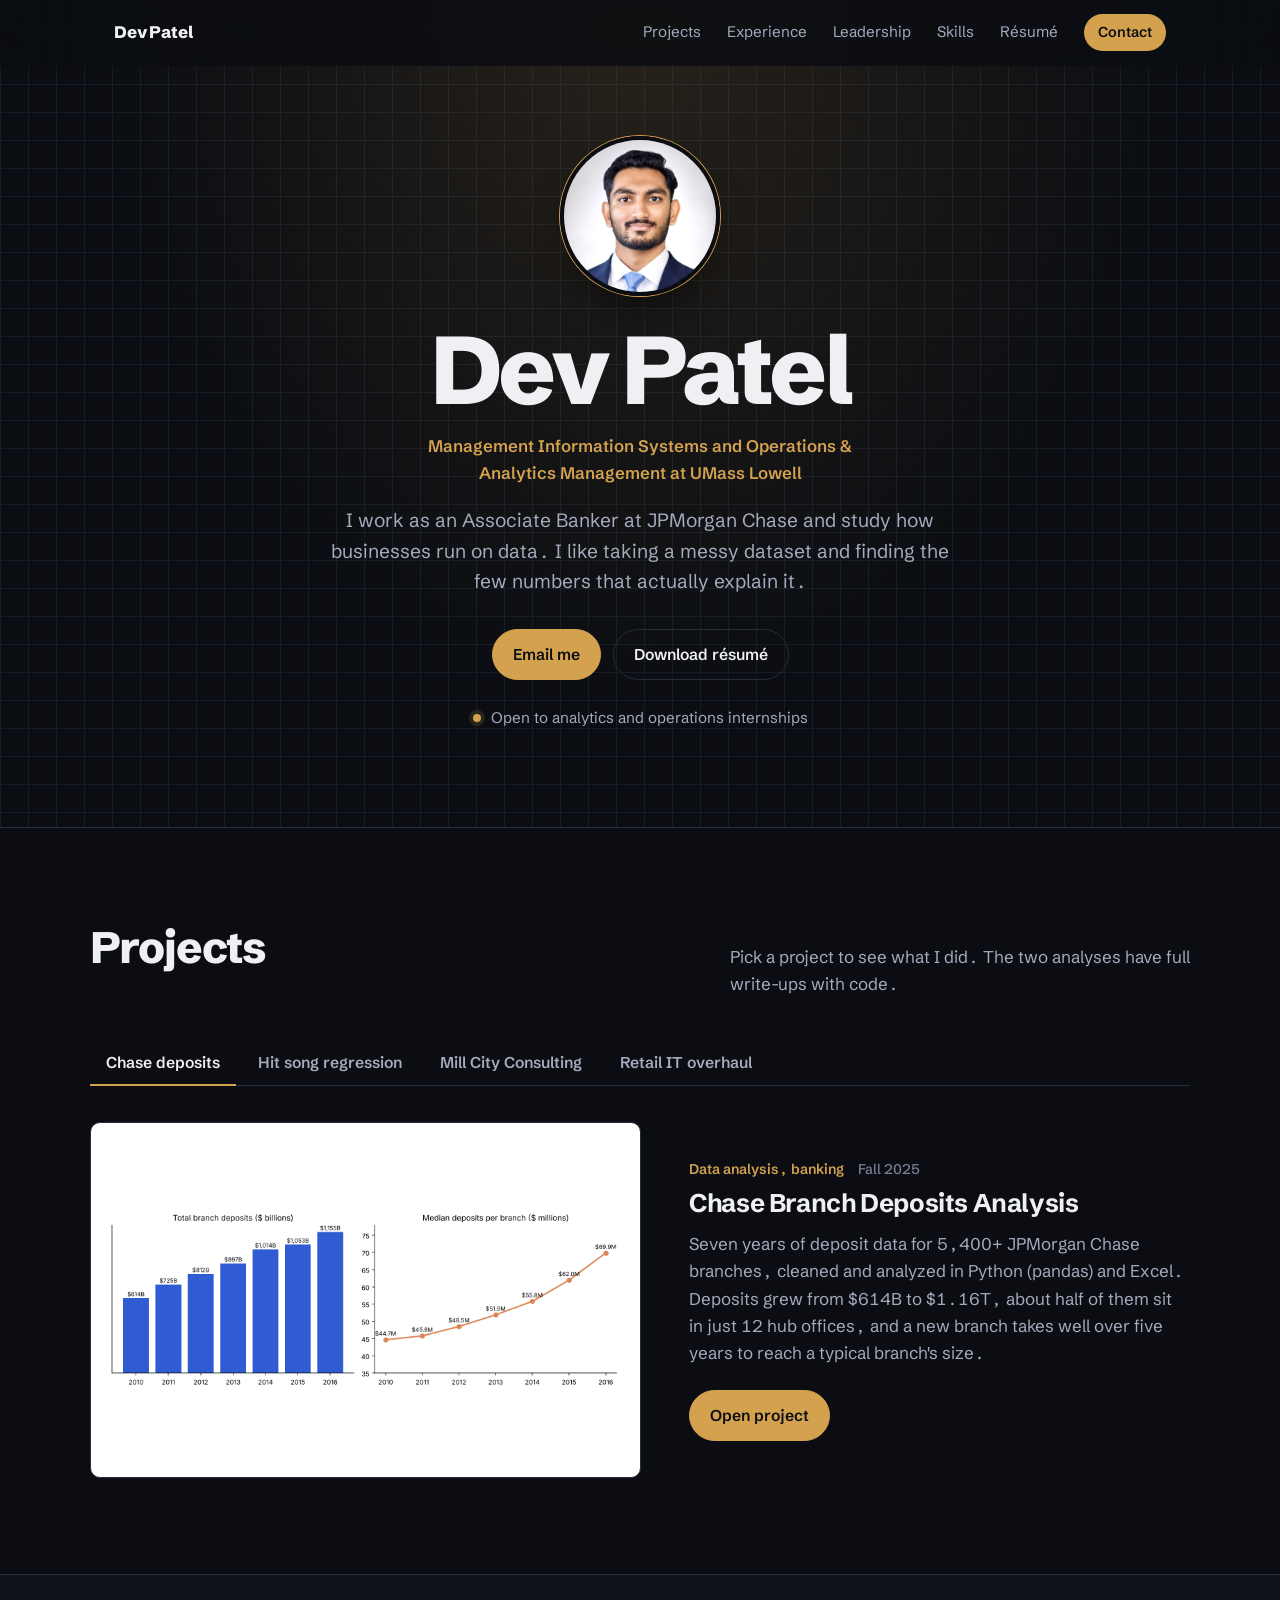
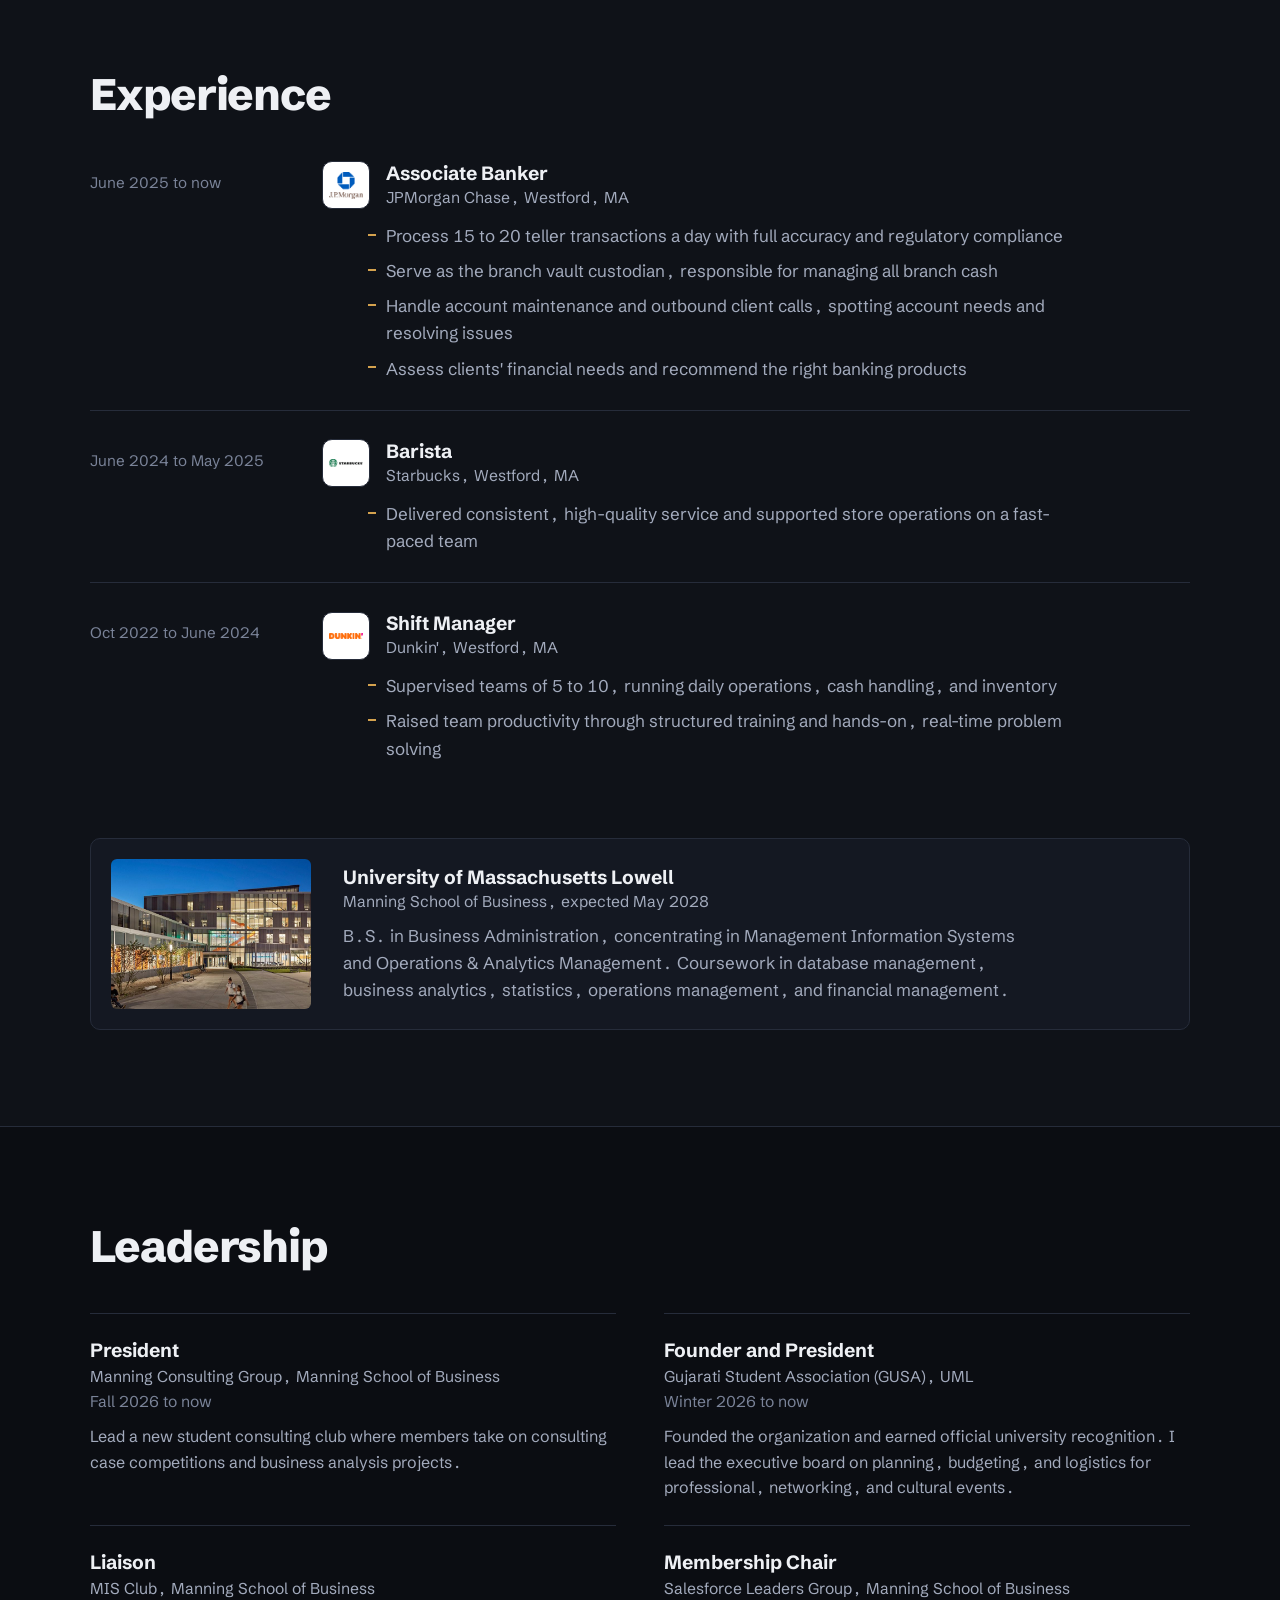
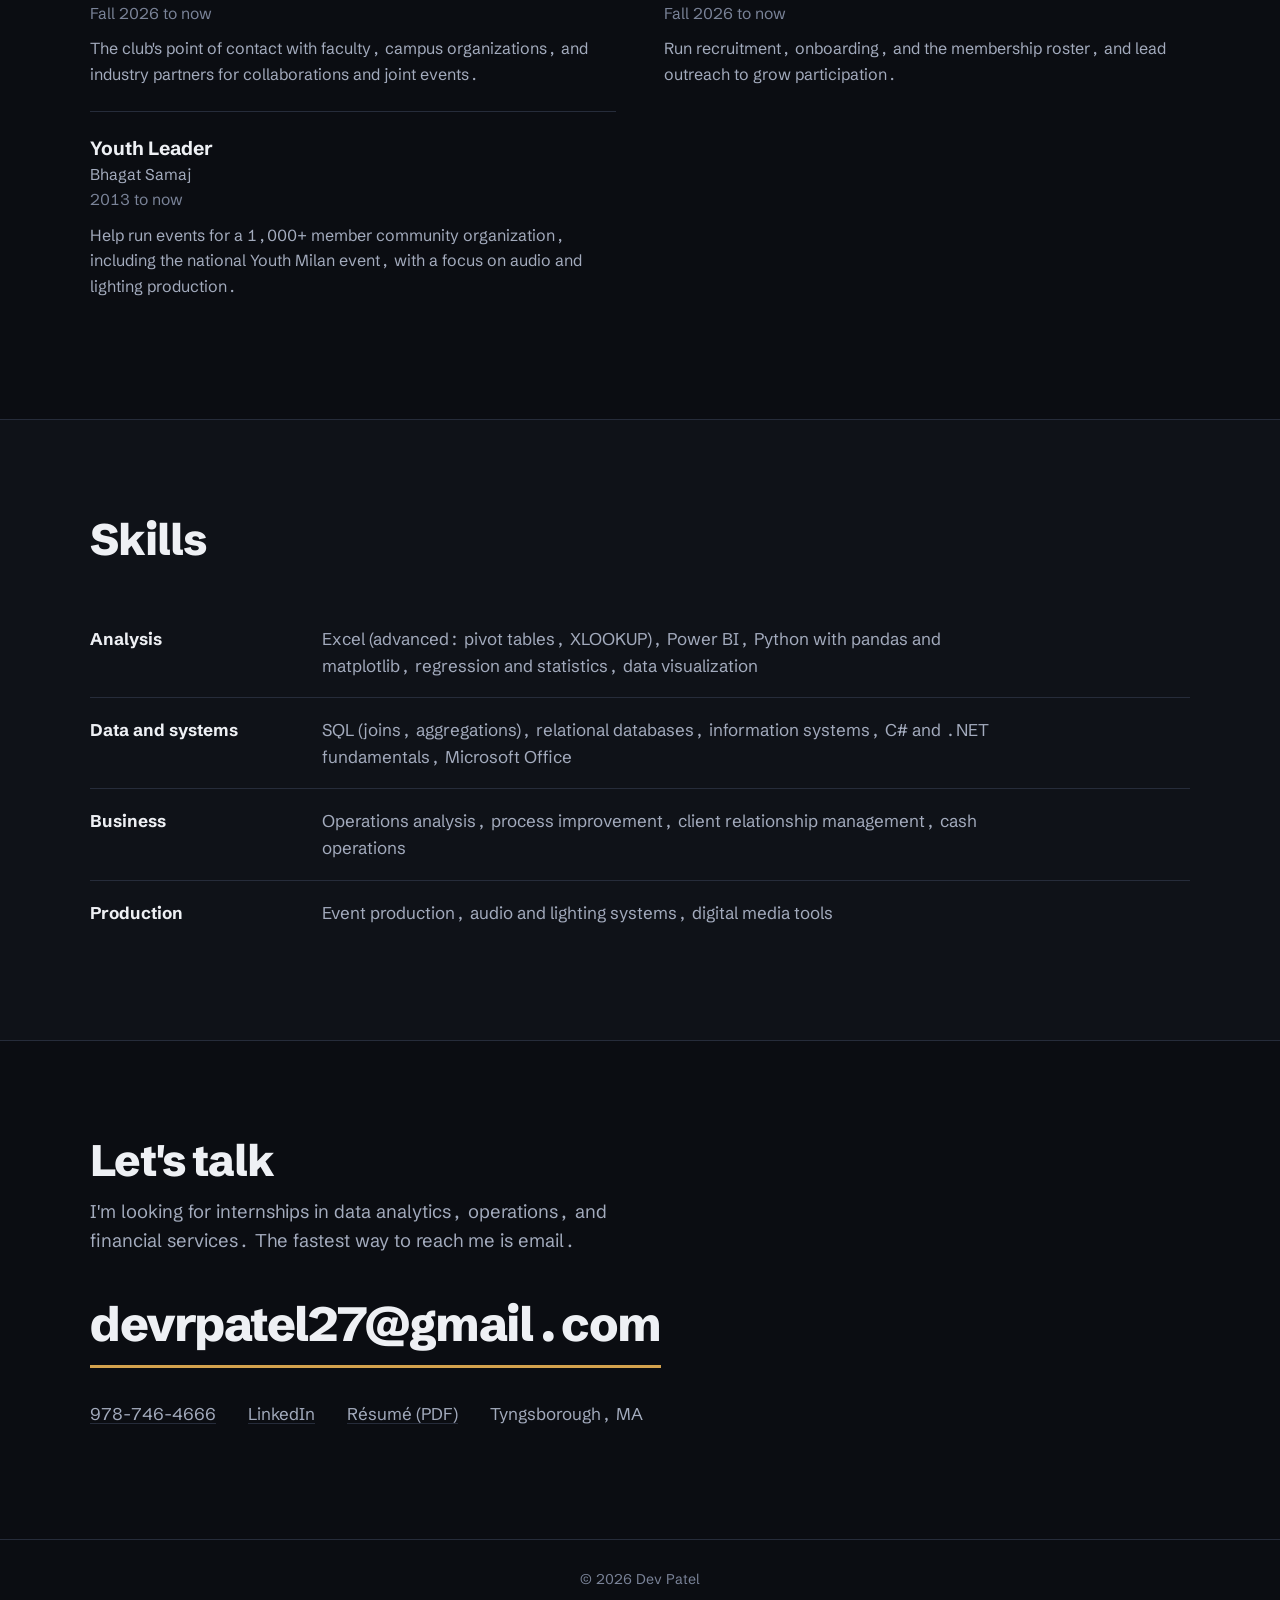
==== index.html @ 3fe0c864 "Solo hero with photo; projects as tabs Co-Authored-By: Claude Opus 5.5 <noreply@anthropic.com> Claud" ====
<!DOCTYPE html>
<html lang="en">
<head>
<meta charset="UTF-8">
<meta name="viewport" content="width=device-width, initial-scale=1.0">
<title>Dev Patel, Data &amp; Analytics</title>
<meta name="description" content="Dev Patel is an MIS and Operations & Analytics Management student at UMass Lowell and an Associate Banker at JPMorgan Chase, focused on data analytics.">
<link rel="icon" href="data:image/svg+xml,<svg xmlns=%22http://www.w3.org/2000/svg%22 viewBox=%220 0 32 32%22><rect width=%2232%22 height=%2232%22 rx=%227%22 fill=%22%230b0d12%22/><rect x=%227%22 y=%2217%22 width=%224%22 height=%228%22 fill=%22%23fff%22/><rect x=%2214%22 y=%2212%22 width=%224%22 height=%2213%22 fill=%22%23fff%22/><rect x=%2221%22 y=%227%22 width=%224%22 height=%2218%22 fill=%22%23d4a24e%22/></svg>">
<link rel="preconnect" href="https://fonts.googleapis.com">
<link rel="preconnect" href="https://fonts.gstatic.com" crossorigin>
<link href="https://fonts.googleapis.com/css2?family=Schibsted+Grotesk:ital,wght@0,400;0,500;0,600;0,700;0,800;1,400&display=swap" rel="stylesheet">
<link rel="stylesheet" href="styles.css">
</head>
<body>

<a class="skip" href="#work">Skip to content</a>

<header class="nav" id="nav">
  <div class="nav-inner">
    <a href="#top" class="nav-brand">Dev Patel</a>
    <nav class="nav-links" id="navLinks" aria-label="Main">
      <a href="#work">Projects</a>
      <a href="#experience">Experience</a>
      <a href="#leadership">Leadership</a>
      <a href="#skills">Skills</a>
      <a href="Dev_Patel_Resume.pdf">Résumé</a>
      <a href="#contact" class="nav-cta">Contact</a>
    </nav>
    <button class="nav-toggle" id="navToggle" aria-label="Open menu" aria-expanded="false" aria-controls="navLinks">
      <span></span><span></span>
    </button>
  </div>
</header>

<main>

  <section class="hero" id="top">
    <div class="hero-inner">
      <img src="assets/dev-patel.jpg" alt="Portrait of Dev Patel" class="hero-photo" width="160" height="160">
      <h1>Dev Patel</h1>
      <p class="hero-role">Management Information Systems and Operations &amp; Analytics Management at UMass Lowell</p>
      <p class="hero-lede">I work as an Associate Banker at JPMorgan Chase and study how businesses run on data. I like taking a messy dataset and finding the few numbers that actually explain it.</p>
      <div class="hero-actions">
        <a href="mailto:devrpatel27@gmail.com" class="btn btn-primary">Email me</a>
        <a href="Dev_Patel_Resume.pdf" class="btn btn-ghost" download>Download résumé</a>
      </div>
      <p class="hero-status"><span class="dot" aria-hidden="true"></span>Open to analytics and operations internships</p>
    </div>
  </section>

  <section class="section" id="work">
    <div class="section-inner">
      <div class="section-head">
        <h2>Projects</h2>
        <p>Pick a project to see what I did. The two analyses have full write-ups with code.</p>
      </div>

      <div class="tabs" role="tablist" aria-label="Projects">
        <button class="tab" role="tab" id="tab-chase" aria-controls="panel-chase" aria-selected="true">Chase deposits</button>
        <button class="tab" role="tab" id="tab-music" aria-controls="panel-music" aria-selected="false" tabindex="-1">Hit song regression</button>
        <button class="tab" role="tab" id="tab-mill" aria-controls="panel-mill" aria-selected="false" tabindex="-1">Mill City Consulting</button>
        <button class="tab" role="tab" id="tab-it" aria-controls="panel-it" aria-selected="false" tabindex="-1">Retail IT overhaul</button>
      </div>

      <article class="feature panel" role="tabpanel" id="panel-chase" aria-labelledby="tab-chase" tabindex="0">
        <a class="feature-img" href="projects/chase-branch-deposits.html" tabindex="-1" aria-hidden="true">
          <img src="projects/chase-branch-deposits/fig1_growth.png" alt="">
        </a>
        <div class="feature-body">
          <p class="meta">Data analysis, banking <span>Fall 2025</span></p>
          <h3>Chase Branch Deposits Analysis</h3>
          <p>Seven years of deposit data for 5,400+ JPMorgan Chase branches, cleaned and analyzed in Python (pandas) and Excel. Deposits grew from $614B to $1.16T, about half of them sit in just 12 hub offices, and a new branch takes well over five years to reach a typical branch's size.</p>
          <a href="projects/chase-branch-deposits.html" class="btn btn-primary">Open project</a>
        </div>
      </article>

      <article class="feature panel" role="tabpanel" id="panel-music" aria-labelledby="tab-music" tabindex="0" hidden>
        <a class="feature-img" href="projects/music-regression.html" tabindex="-1" aria-hidden="true">
          <img src="projects/music-regression/fig4_std_coefficients.png" alt="">
        </a>
        <div class="feature-body">
          <p class="meta">Statistics, regression <span>Spring 2026</span></p>
          <h3>What Makes a Hit Song?</h3>
          <p>A multivariate regression on 13 Spotify and YouTube variables across about 18,000 songs to predict streaming popularity, validated with 5-fold cross validation. Cross-platform reach turned out to matter far more than how a song sounds. Voted "Fan Favorite" by peers and faculty.</p>
          <a href="projects/music-regression.html" class="btn btn-primary">Open project</a>
        </div>
      </article>

      <article class="feature panel panel-text" role="tabpanel" id="panel-mill" aria-labelledby="tab-mill" tabindex="0" hidden>
        <div class="feature-body">
          <p class="meta">Consulting <span>Fall 2026</span></p>
          <h3>Mill City Consulting</h3>
          <p>In Manning's experiential consulting course, my student team works on a real company's business problem: analyzing the client's challenge, researching options, and presenting data-driven recommendations to their stakeholders.</p>
        </div>
      </article>

      <article class="feature panel panel-text" role="tabpanel" id="panel-it" aria-labelledby="tab-it" tabindex="0" hidden>
        <div class="feature-body">
          <p class="meta">Technology <span>Spring 2024</span></p>
          <h3>IT lead, family retail store</h3>
          <p>I was the store's only tech resource. During a full renovation I chose and set up the new point-of-sale, payment, and network systems, and connected the store to digital tools that made day-to-day work faster.</p>
        </div>
      </article>
    </div>
  </section>

  <section class="section section-alt" id="experience">
    <div class="section-inner">
      <div class="section-head">
        <h2>Experience</h2>
      </div>
      <ol class="timeline">
        <li class="job">
          <p class="job-date">June 2025 to now</p>
          <div class="job-body">
            <div class="job-head">
              <span class="logo-chip"><img src="assets/jpmorgan.png" alt="" width="40" height="40"></span>
              <div>
                <h3>Associate Banker</h3>
                <p class="job-org">JPMorgan Chase, Westford, MA</p>
              </div>
            </div>
            <ul>
              <li>Process 15 to 20 teller transactions a day with full accuracy and regulatory compliance</li>
              <li>Serve as the branch vault custodian, responsible for managing all branch cash</li>
              <li>Handle account maintenance and outbound client calls, spotting account needs and resolving issues</li>
              <li>Assess clients' financial needs and recommend the right banking products</li>
            </ul>
          </div>
        </li>
        <li class="job">
          <p class="job-date">June 2024 to May 2025</p>
          <div class="job-body">
            <div class="job-head">
              <span class="logo-chip"><img src="assets/starbucks.png" alt="" width="40" height="40"></span>
              <div>
                <h3>Barista</h3>
                <p class="job-org">Starbucks, Westford, MA</p>
              </div>
            </div>
            <ul>
              <li>Delivered consistent, high-quality service and supported store operations on a fast-paced team</li>
            </ul>
          </div>
        </li>
        <li class="job">
          <p class="job-date">Oct 2022 to June 2024</p>
          <div class="job-body">
            <div class="job-head">
              <span class="logo-chip"><img src="assets/dunkin.png" alt="" width="40" height="40"></span>
              <div>
                <h3>Shift Manager</h3>
                <p class="job-org">Dunkin', Westford, MA</p>
              </div>
            </div>
            <ul>
              <li>Supervised teams of 5 to 10, running daily operations, cash handling, and inventory</li>
              <li>Raised team productivity through structured training and hands-on, real-time problem solving</li>
            </ul>
          </div>
        </li>
      </ol>

      <div class="edu">
        <img src="assets/umass-building.jpg" alt="UMass Lowell business building" class="edu-photo">
        <div>
          <h3>University of Massachusetts Lowell</h3>
          <p class="job-org">Manning School of Business, expected May 2028</p>
          <p>B.S. in Business Administration, concentrating in Management Information Systems and Operations &amp; Analytics Management. Coursework in database management, business analytics, statistics, operations management, and financial management.</p>
        </div>
      </div>
    </div>
  </section>

  <section class="section" id="leadership">
    <div class="section-inner">
      <div class="section-head">
        <h2>Leadership</h2>
      </div>
      <div class="roles">
        <article class="role">
          <h3>President</h3>
          <p class="job-org">Manning Consulting Group, Manning School of Business <span>Fall 2026 to now</span></p>
          <p>Lead a new student consulting club where members take on consulting case competitions and business analysis projects.</p>
        </article>
        <article class="role">
          <h3>Founder and President</h3>
          <p class="job-org">Gujarati Student Association (GUSA), UML <span>Winter 2026 to now</span></p>
          <p>Founded the organization and earned official university recognition. I lead the executive board on planning, budgeting, and logistics for professional, networking, and cultural events.</p>
        </article>
        <article class="role">
          <h3>Liaison</h3>
          <p class="job-org">MIS Club, Manning School of Business <span>Fall 2026 to now</span></p>
          <p>The club's point of contact with faculty, campus organizations, and industry partners for collaborations and joint events.</p>
        </article>
        <article class="role">
          <h3>Membership Chair</h3>
          <p class="job-org">Salesforce Leaders Group, Manning School of Business <span>Fall 2026 to now</span></p>
          <p>Run recruitment, onboarding, and the membership roster, and lead outreach to grow participation.</p>
        </article>
        <article class="role">
          <h3>Youth Leader</h3>
          <p class="job-org">Bhagat Samaj <span>2013 to now</span></p>
          <p>Help run events for a 1,000+ member community organization, including the national Youth Milan event, with a focus on audio and lighting production.</p>
        </article>
      </div>
    </div>
  </section>

  <section class="section section-alt" id="skills">
    <div class="section-inner">
      <div class="section-head">
        <h2>Skills</h2>
      </div>
      <dl class="skills">
        <div><dt>Analysis</dt><dd>Excel (advanced: pivot tables, XLOOKUP), Power BI, Python with pandas and matplotlib, regression and statistics, data visualization</dd></div>
        <div><dt>Data and systems</dt><dd>SQL (joins, aggregations), relational databases, information systems, C# and .NET fundamentals, Microsoft Office</dd></div>
        <div><dt>Business</dt><dd>Operations analysis, process improvement, client relationship management, cash operations</dd></div>
        <div><dt>Production</dt><dd>Event production, audio and lighting systems, digital media tools</dd></div>
      </dl>
    </div>
  </section>

  <section class="section contact" id="contact">
    <div class="section-inner">
      <h2>Let's talk</h2>
      <p class="contact-sub">I'm looking for internships in data analytics, operations, and financial services. The fastest way to reach me is email.</p>
      <a href="mailto:devrpatel27@gmail.com" class="contact-email">devrpatel27@gmail.com</a>
      <ul class="contact-list">
        <li><a href="tel:+19787464666">978-746-4666</a></li>
        <li><a href="https://www.linkedin.com/in/Dev-Patel/" target="_blank" rel="noopener">LinkedIn</a></li>
        <li><a href="Dev_Patel_Resume.pdf" download>Résumé (PDF)</a></li>
        <li>Tyngsborough, MA</li>
      </ul>
    </div>
  </section>

</main>

<footer class="footer">
  <p>© <span id="year"></span> Dev Patel</p>
</footer>

<script src="script.js"></script>
</body>
</html>
---- styles.css ----
/* Dev Patel portfolio — dark, analyst style.
   Token names are shared with the project pages in /projects, keep them stable. */
:root {
  --bg: #0b0d12;          /* page */
  --bg-alt: #0f1218;      /* alternate band, code blocks */
  --surface: #141822;     /* cards, tables */
  --surface-2: #1a1f2b;   /* inline code, chips */
  --border: #262c3a;      /* rules and outlines */
  --grid: #171b25;        /* hero graph paper */
  --text: #eef0f4;        /* main text */
  --text-dim: #a3abbd;    /* body copy */
  --text-faint: #7a8398;  /* captions */
  --accent: #d4a24e;      /* gold */
  --accent-strong: #f0c57a;
  --accent-soft: rgba(212, 162, 78, 0.14);
  --on-accent: #0b0d12;
  --bar: #3a4256;
  --sans: "Schibsted Grotesk", -apple-system, BlinkMacSystemFont, "Segoe UI", sans-serif;
  --serif: var(--sans);   /* project pages use --serif for headings */
  --maxw: 1100px;
  --radius: 10px;
}

* { box-sizing: border-box; margin: 0; padding: 0; }
html { scroll-behavior: smooth; scroll-padding-top: 72px; }
@media (prefers-reduced-motion: reduce) { html { scroll-behavior: auto; } }

body {
  background: var(--bg);
  color: var(--text);
  font-family: var(--sans);
  font-size: 1.0625rem;
  line-height: 1.6;
  font-variant-numeric: tabular-nums;
  -webkit-font-smoothing: antialiased;
  overflow-x: hidden;
}

a { color: inherit; text-decoration: none; }
ul, ol { list-style: none; }
img { display: block; max-width: 100%; height: auto; }
h1, h2, h3 { font-family: var(--sans); color: var(--text); text-wrap: balance; }
:focus-visible { outline: 2px solid var(--accent); outline-offset: 3px; border-radius: 4px; }

.noise, .scroll-progress { display: none; } /* retired decorations, still referenced by older pages */

.skip {
  position: absolute; left: 16px; top: -48px; z-index: 300;
  background: var(--accent); color: var(--on-accent); padding: 8px 14px; border-radius: 6px;
}
.skip:focus { top: 12px; }
::selection { background: var(--accent); color: var(--on-accent); }

.text-link {
  color: var(--accent);
  font-weight: 600;
  text-decoration: underline;
  text-decoration-thickness: 1px;
  text-underline-offset: 3px;
}
.text-link:hover { color: var(--accent-strong); text-decoration-thickness: 2px; }

/* NAV */
.nav {
  position: fixed; top: 0; left: 0; right: 0; z-index: 100;
  background: rgba(11, 13, 18, 0.85);
  backdrop-filter: saturate(1.4) blur(10px);
  border-bottom: 1px solid transparent;
  transition: border-color .2s;
}
.nav.scrolled { border-bottom-color: var(--border); }
.nav-inner {
  max-width: var(--maxw); margin: 0 auto; padding: 14px 24px;
  display: flex; align-items: center; justify-content: space-between; gap: 24px;
}
.nav-brand { font-weight: 800; font-size: 1.05rem; letter-spacing: -0.01em; }
.nav-links { display: flex; align-items: center; gap: 26px; font-size: .95rem; color: var(--text-dim); }
.nav-links a:hover { color: var(--text); }
.nav-cta, .nav-links .nav-cta {
  color: var(--on-accent); background: var(--accent); padding: 7px 14px; border-radius: 999px;
  font-weight: 600; font-size: .9rem;
}
.nav-cta:hover, .nav-links .nav-cta:hover { color: var(--on-accent); background: var(--accent-strong); }

.nav-toggle {
  display: none; width: 40px; height: 40px; border: 1px solid var(--border);
  border-radius: 8px; background: var(--surface); cursor: pointer;
  flex-direction: column; align-items: center; justify-content: center; gap: 6px;
}
.nav-toggle span { width: 18px; height: 2px; background: var(--text); transition: transform .2s; }
.nav-toggle.open span:first-child { transform: translateY(4px) rotate(45deg); }
.nav-toggle.open span:last-child { transform: translateY(-4px) rotate(-45deg); }

/* BUTTONS */
.btn {
  display: inline-flex; align-items: center; justify-content: center;
  padding: 12px 20px; border-radius: 999px; font-weight: 600; font-size: .98rem;
  border: 1px solid var(--text); transition: background .15s, color .15s, border-color .15s;
}
.btn-primary { background: var(--accent); color: var(--on-accent); border-color: var(--accent); }
.btn-primary:hover { background: var(--accent-strong); border-color: var(--accent-strong); }
.btn-ghost { background: transparent; color: var(--text); border-color: var(--border); }
.btn-ghost:hover { border-color: var(--text); }

/* HERO */
.hero {
  padding: 136px 24px 96px;
  background-image:
    radial-gradient(ellipse at 50% 0%, var(--accent-soft), transparent 60%),
    linear-gradient(var(--grid) 1px, transparent 1px),
    linear-gradient(90deg, var(--grid) 1px, transparent 1px);
  background-size: auto, 28px 28px, 28px 28px;
  border-bottom: 1px solid var(--border);
  text-align: center;
}
.hero-inner { max-width: 720px; margin: 0 auto; display: flex; flex-direction: column; align-items: center; }
.hero-photo {
  width: 160px; height: 160px; border-radius: 50%; object-fit: cover; margin-bottom: 28px;
  border: 4px solid var(--bg); box-shadow: 0 0 0 1px var(--accent), 0 24px 50px -24px rgba(0,0,0,.9);
}
.hero h1 { font-size: clamp(3.25rem, 10vw, 6rem); font-weight: 800; line-height: .95; letter-spacing: -0.04em; margin-bottom: 18px; }
.hero-role { color: var(--accent); font-weight: 600; font-size: 1.05rem; margin-bottom: 18px; max-width: 46ch; }
.hero-lede { font-size: 1.2rem; line-height: 1.6; color: var(--text-dim); max-width: 52ch; margin-bottom: 32px; }
.hero-actions { display: flex; flex-wrap: wrap; justify-content: center; gap: 12px; margin-bottom: 26px; }
.hero-status { display: flex; align-items: center; gap: 10px; font-size: .95rem; color: var(--text-dim); }
.dot { width: 8px; height: 8px; border-radius: 50%; background: var(--accent); box-shadow: 0 0 0 4px var(--accent-soft); }

/* PROJECT TABS */
.tabs { display: flex; gap: 6px; flex-wrap: wrap; border-bottom: 1px solid var(--border); margin-bottom: 36px; }
.tab {
  font: 600 .98rem var(--sans); color: var(--text-dim); background: none; border: 0;
  padding: 12px 16px; margin-bottom: -1px; border-bottom: 2px solid transparent; cursor: pointer;
  border-radius: 6px 6px 0 0;
}
.tab:hover { color: var(--text); background: var(--surface); }
.tab[aria-selected="true"] { color: var(--text); border-bottom-color: var(--accent); }
.panel[hidden] { display: none; }
.panel:focus-visible { outline-offset: 8px; }
.panel-text { grid-template-columns: 1fr; }
.feature-body .btn { margin-top: 24px; }

/* SECTIONS */
.section { padding: 96px 24px; }
.section-alt { background: var(--bg-alt); border-block: 1px solid var(--border); }
.section-inner { max-width: var(--maxw); margin: 0 auto; }
.section-head { display: flex; align-items: baseline; justify-content: space-between; gap: 24px; flex-wrap: wrap; margin-bottom: 44px; }
.section-head h2, .section h2 { font-size: clamp(2rem, 4.5vw, 2.75rem); font-weight: 800; letter-spacing: -0.025em; line-height: 1.05; }
.section-head p { color: var(--text-dim); max-width: 46ch; }

.meta { display: flex; gap: 14px; align-items: baseline; font-size: .88rem; color: var(--accent); font-weight: 600; margin-bottom: 8px; }
.meta span { color: var(--text-faint); font-weight: 500; }

/* WORK */
.feature {
  display: grid; grid-template-columns: 1.1fr 1fr; gap: 48px; align-items: center;
}
.feature-img {
  display: block; background: #fff; border: 1px solid var(--border); border-radius: var(--radius);
  padding: 14px; overflow: hidden;
}
.feature-img img { width: 100%; aspect-ratio: 16 / 10; object-fit: contain; transition: transform .3s; }
.feature-img:hover img { transform: scale(1.02); }
.feature h3 { font-size: 1.6rem; font-weight: 700; letter-spacing: -0.015em; line-height: 1.15; margin-bottom: 12px; }
.feature h3 a:hover { color: var(--accent); }
.feature-body > p:not(.meta) { color: var(--text-dim); max-width: 60ch; }
.figures { display: flex; gap: 32px; margin: 22px 0; padding: 16px 0; border-block: 1px solid var(--border); }
.figures dt { font-size: .82rem; color: var(--text-faint); }
.figures dd { font-size: 1.5rem; font-weight: 800; letter-spacing: -0.01em; }

.minor-grid { display: grid; grid-template-columns: 1fr 1fr; gap: 48px; padding-top: 40px; border-top: 1px solid var(--border); }
.minor h3 { font-size: 1.2rem; font-weight: 700; margin-bottom: 8px; }
.minor p:not(.meta) { color: var(--text-dim); font-size: 1rem; }

/* EXPERIENCE */
.timeline { display: grid; }
.job { display: grid; grid-template-columns: 200px 1fr; gap: 32px; padding: 28px 0; border-top: 1px solid var(--border); }
.job:first-child { border-top: 0; padding-top: 0; }
.job-date { color: var(--text-faint); font-size: .95rem; padding-top: 10px; }
.job-head { display: flex; gap: 16px; align-items: center; margin-bottom: 12px; }
.logo-chip { width: 48px; height: 48px; flex: none; border-radius: 10px; border: 1px solid var(--border); background: #fff; display: grid; place-items: center; padding: 6px; }
.logo-chip img { width: 100%; height: 100%; object-fit: contain; }
.job h3, .edu h3, .role h3 { font-size: 1.2rem; font-weight: 700; line-height: 1.25; }
.job-org { color: var(--text-dim); font-size: .98rem; }
.job-org span { color: var(--text-faint); white-space: nowrap; }
.job-org span::before { content: ""; display: inline-block; width: 1px; height: .8em; background: var(--border); margin: 0 10px; vertical-align: -1px; }
.job ul { display: grid; gap: 8px; padding-left: 64px; }
.job li { color: var(--text-dim); position: relative; max-width: 68ch; }
.job li::before { content: ""; position: absolute; left: -18px; top: .7em; width: 8px; height: 2px; background: var(--accent); }

.edu {
  margin-top: 48px; display: grid; grid-template-columns: 200px 1fr; gap: 32px; align-items: center;
  background: var(--surface); border: 1px solid var(--border); border-radius: var(--radius); padding: 20px;
}
.edu-photo { width: 100%; aspect-ratio: 4 / 3; object-fit: cover; border-radius: 6px; }
.edu p:last-child { color: var(--text-dim); margin-top: 8px; max-width: 70ch; }

/* LEADERSHIP */
.roles { display: grid; grid-template-columns: 1fr 1fr; gap: 0 48px; }
.role { padding: 24px 0; border-top: 1px solid var(--border); }
.role .job-org { margin: 2px 0 10px; }
.role p:last-child { color: var(--text-dim); font-size: 1rem; }

/* SKILLS */
.skills { display: grid; }
.skills > div { display: grid; grid-template-columns: 200px 1fr; gap: 32px; padding: 18px 0; border-top: 1px solid var(--border); }
.skills > div:first-child { border-top: 0; }
.skills dt { font-weight: 700; }
.skills dd { color: var(--text-dim); max-width: 70ch; }

/* CONTACT */
.contact { padding-bottom: 112px; }
.contact-sub { color: var(--text-dim); font-size: 1.15rem; max-width: 50ch; margin: 14px 0 30px; }
.contact-email {
  display: inline-block; font-size: clamp(1.5rem, 5.5vw, 3rem); font-weight: 800; letter-spacing: -0.03em;
  border-bottom: 3px solid var(--accent); padding-bottom: 2px; word-break: break-all;
}
.contact-email:hover { color: var(--accent); }
.contact-list { display: flex; flex-wrap: wrap; gap: 12px 32px; margin-top: 32px; color: var(--text-dim); }
.contact-list a { text-decoration: underline; text-underline-offset: 3px; text-decoration-color: var(--border); }
.contact-list a:hover { color: var(--text); text-decoration-color: var(--text); }

.footer { border-top: 1px solid var(--border); padding: 28px 24px; text-align: center; font-size: .88rem; color: var(--text-faint); }

/* Shared with project pages */
.kicker { color: var(--accent); font-weight: 600; font-size: .9rem; }
.project-tag { display: inline-block; font-size: .82rem; font-weight: 600; color: var(--accent); background: var(--accent-soft); padding: 4px 10px; border-radius: 999px; }
.project-date { color: var(--text-faint); font-size: .85rem; }

/* RESPONSIVE */
@media (max-width: 900px) {
  .feature { grid-template-columns: 1fr; gap: 24px; }
  .minor-grid, .roles { grid-template-columns: 1fr; gap: 0; }
  .minor-grid { gap: 32px; }
}
@media (max-width: 760px) {
  .nav-toggle { display: flex; }
  .nav-links {
    position: absolute; top: 100%; left: 0; right: 0; flex-direction: column; align-items: stretch; gap: 0;
    background: var(--bg); border-bottom: 1px solid var(--border); padding: 8px 16px 16px; display: none;
  }
  .nav-links.open { display: flex; }
  .nav-links a { padding: 12px 8px; border-bottom: 1px solid var(--border); }
  .nav-links .nav-cta { margin-top: 12px; text-align: center; border-bottom: 0; }
  .nav-inner { padding: 12px 16px; }
  .hero { padding: 104px 16px 64px; }
  .hero-photo { width: 128px; height: 128px; }
  .tabs { flex-wrap: nowrap; overflow-x: auto; scrollbar-width: none; }
  .tab { white-space: nowrap; }
  .section { padding: 72px 16px; }
  .job, .skills > div, .edu { grid-template-columns: 1fr; gap: 8px; }
  .job-date { padding-top: 0; }
  .job ul { padding-left: 18px; }
  .edu { gap: 16px; }
  .figures { gap: 20px; }
}

.role .job-org span { display: block; }
.role .job-org span::before { display: none; }
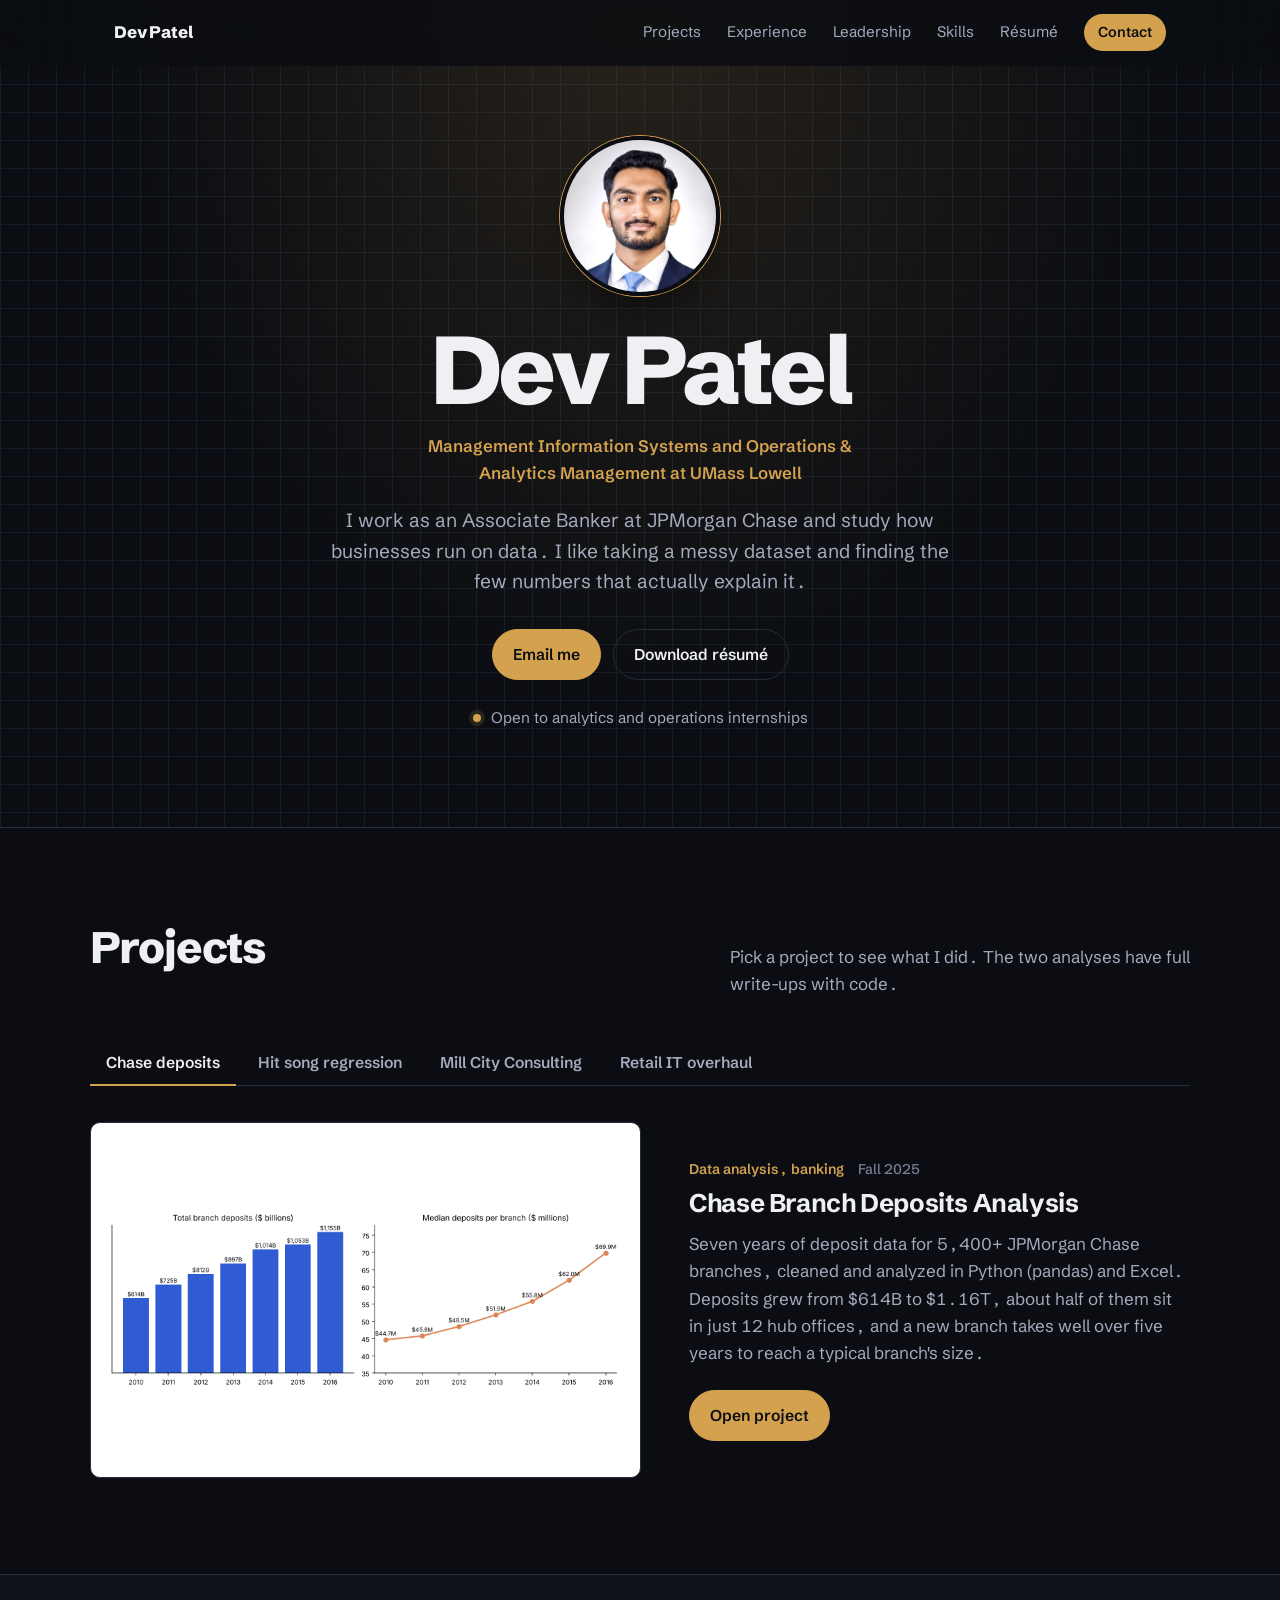
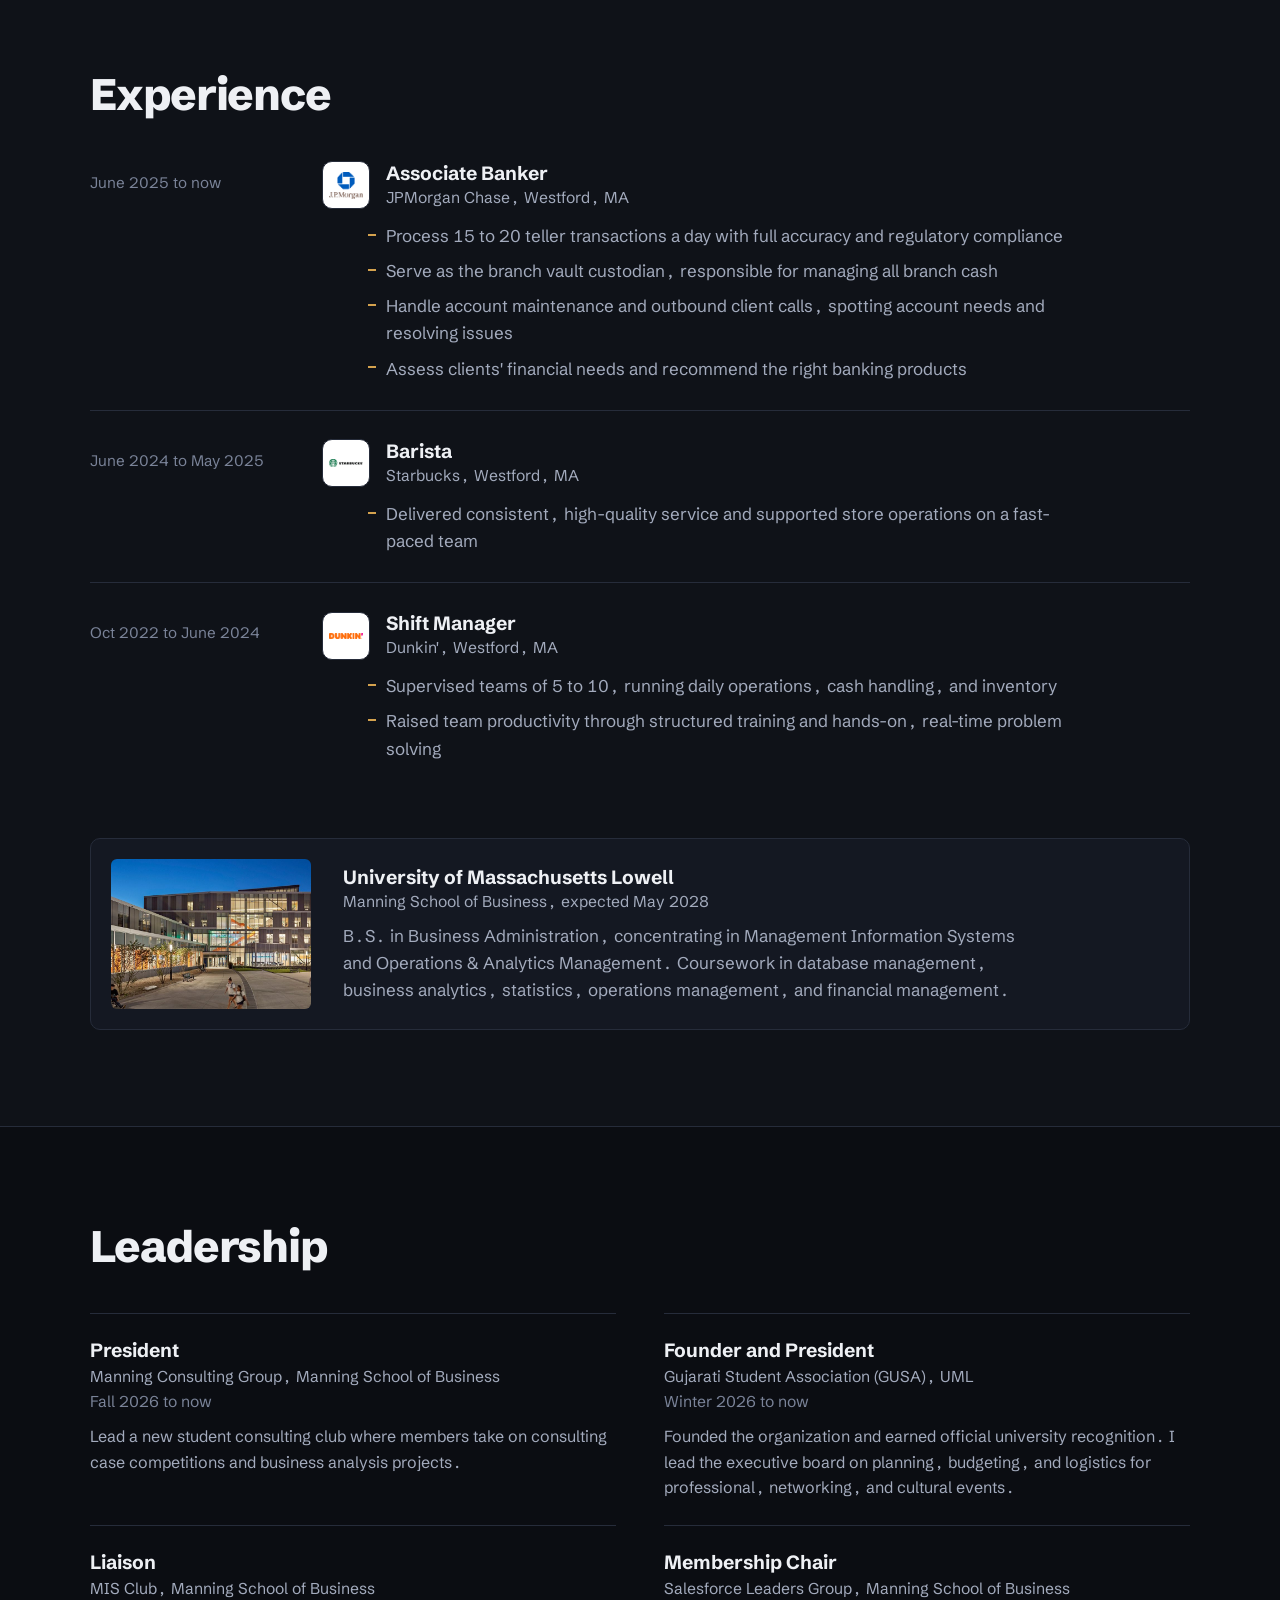
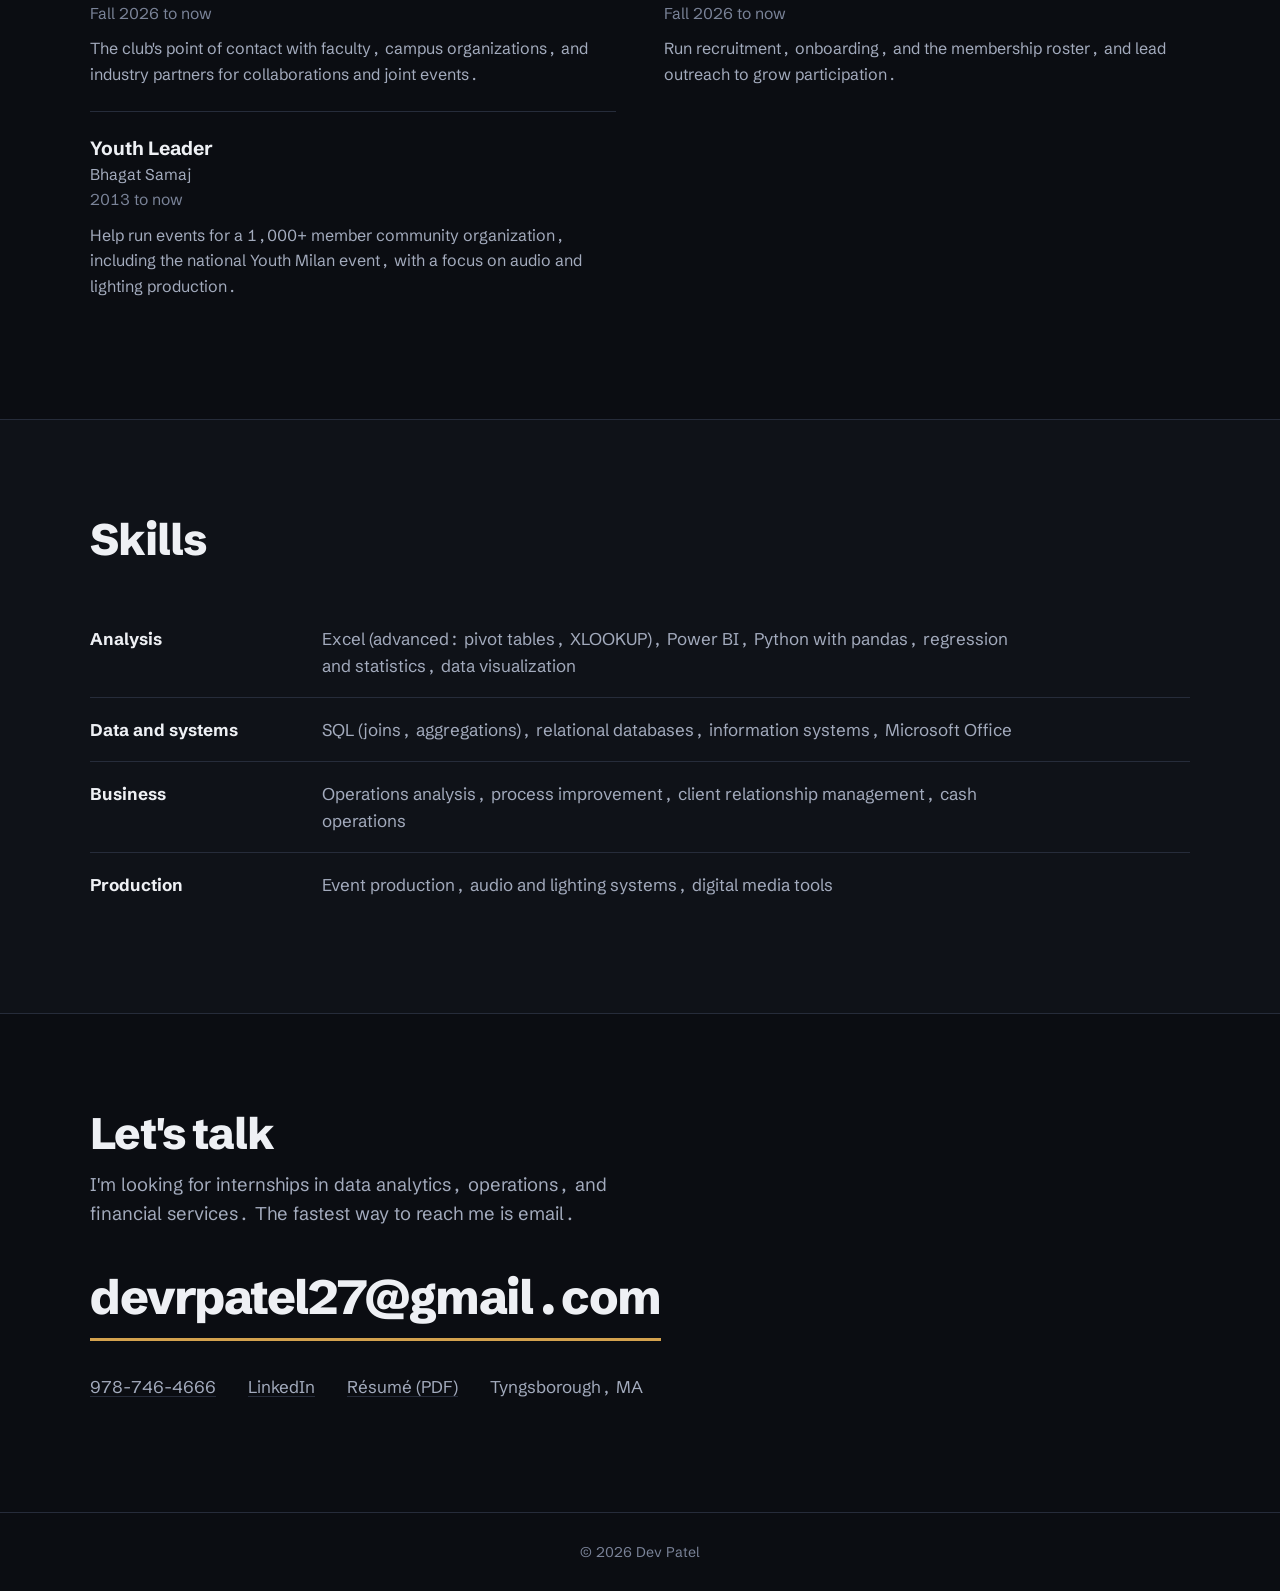
==== commit cff2f0ff: "Remove matplotlib and C#/.NET from skills Co-Authored-By: Claude Opus 5.5 <noreply@anthropic.com> Cl" ====
--- a/index.html
+++ b/index.html
@@ -3,6 +3,7 @@
 <head>
 <meta charset="UTF-8">
 <meta name="viewport" content="width=device-width, initial-scale=1.0">
+<meta name="robots" content="noindex, nofollow">
 <title>Dev Patel, Data &amp; Analytics</title>
 <meta name="description" content="Dev Patel is an MIS and Operations & Analytics Management student at UMass Lowell and an Associate Banker at JPMorgan Chase, focused on data analytics.">
 <link rel="icon" href="data:image/svg+xml,<svg xmlns=%22http://www.w3.org/2000/svg%22 viewBox=%220 0 32 32%22><rect width=%2232%22 height=%2232%22 rx=%227%22 fill=%22%230b0d12%22/><rect x=%227%22 y=%2217%22 width=%224%22 height=%228%22 fill=%22%23fff%22/><rect x=%2214%22 y=%2212%22 width=%224%22 height=%2213%22 fill=%22%23fff%22/><rect x=%2221%22 y=%227%22 width=%224%22 height=%2218%22 fill=%22%23d4a24e%22/></svg>">
@@ -213,8 +214,8 @@
         <h2>Skills</h2>
       </div>
       <dl class="skills">
-        <div><dt>Analysis</dt><dd>Excel (advanced: pivot tables, XLOOKUP), Power BI, Python with pandas and matplotlib, regression and statistics, data visualization</dd></div>
-        <div><dt>Data and systems</dt><dd>SQL (joins, aggregations), relational databases, information systems, C# and .NET fundamentals, Microsoft Office</dd></div>
+        <div><dt>Analysis</dt><dd>Excel (advanced: pivot tables, XLOOKUP), Power BI, Python with pandas, regression and statistics, data visualization</dd></div>
+        <div><dt>Data and systems</dt><dd>SQL (joins, aggregations), relational databases, information systems, Microsoft Office</dd></div>
         <div><dt>Business</dt><dd>Operations analysis, process improvement, client relationship management, cash operations</dd></div>
         <div><dt>Production</dt><dd>Event production, audio and lighting systems, digital media tools</dd></div>
       </dl>
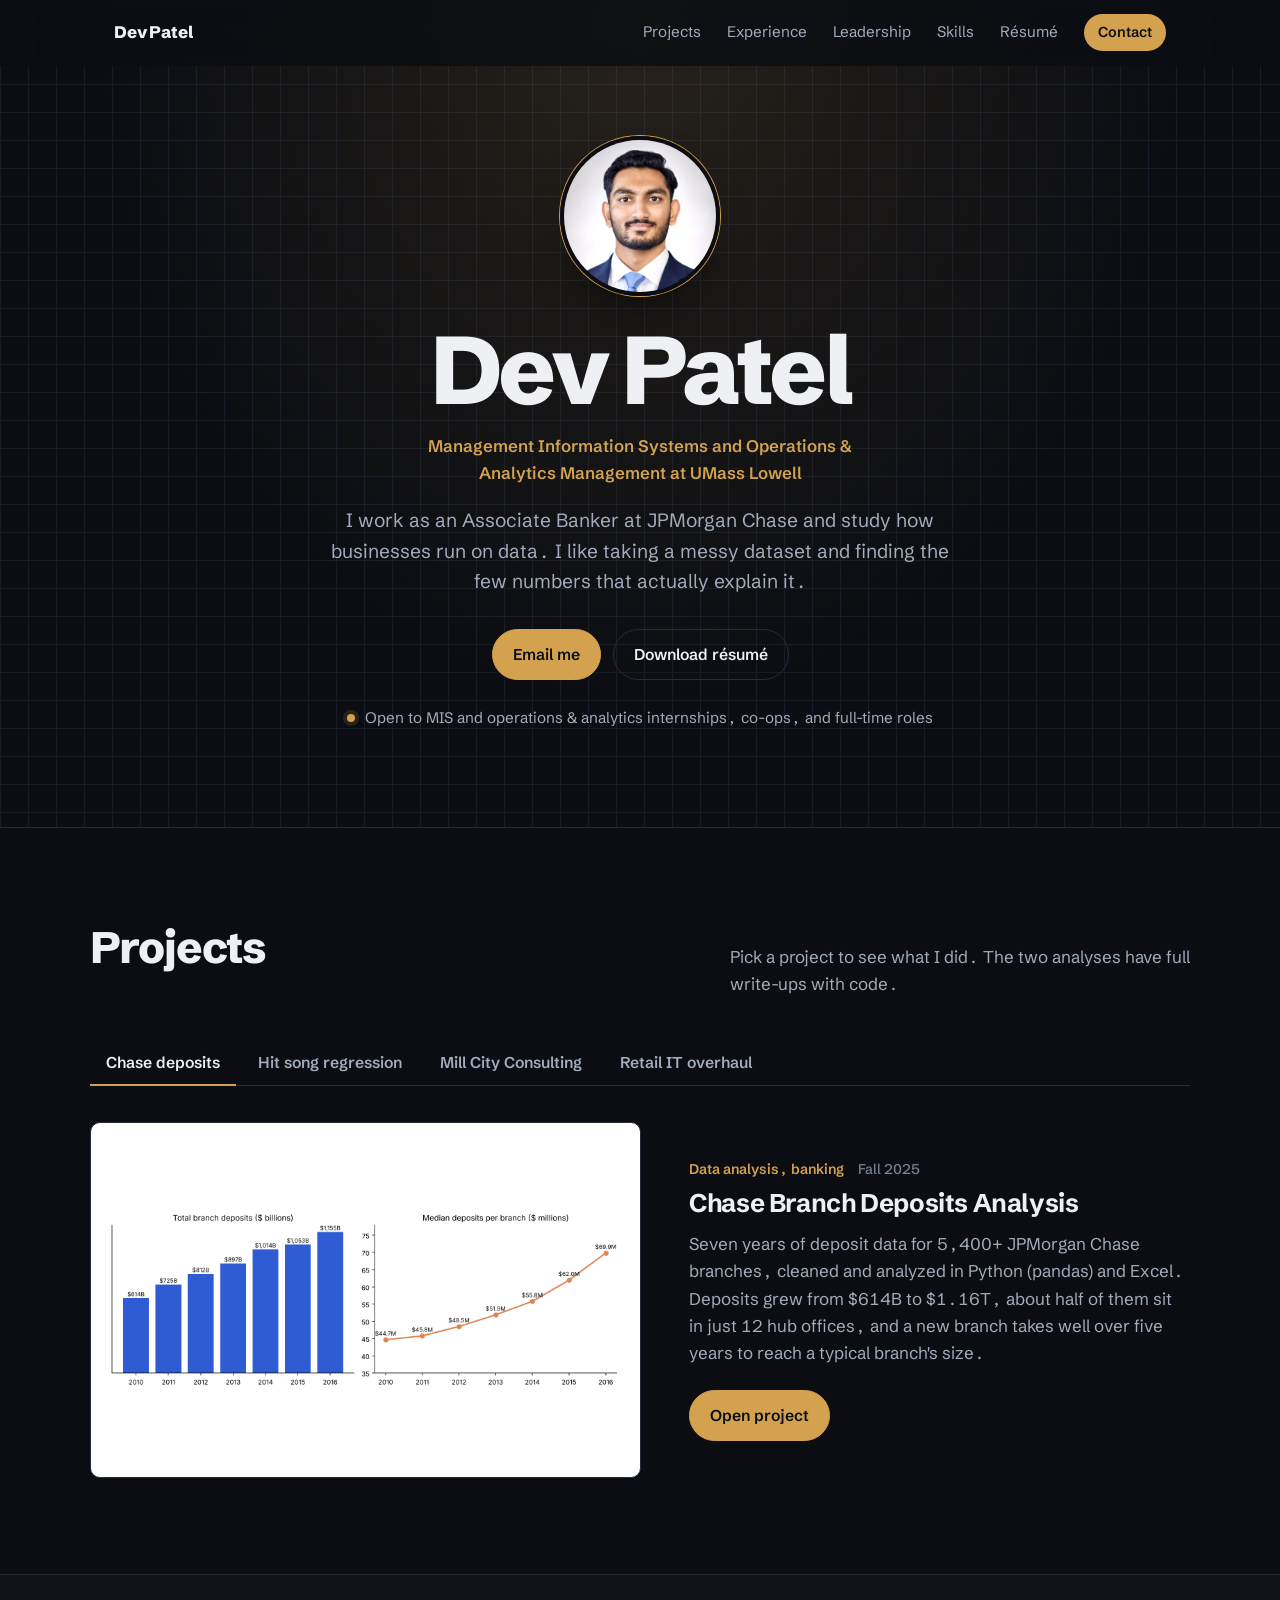
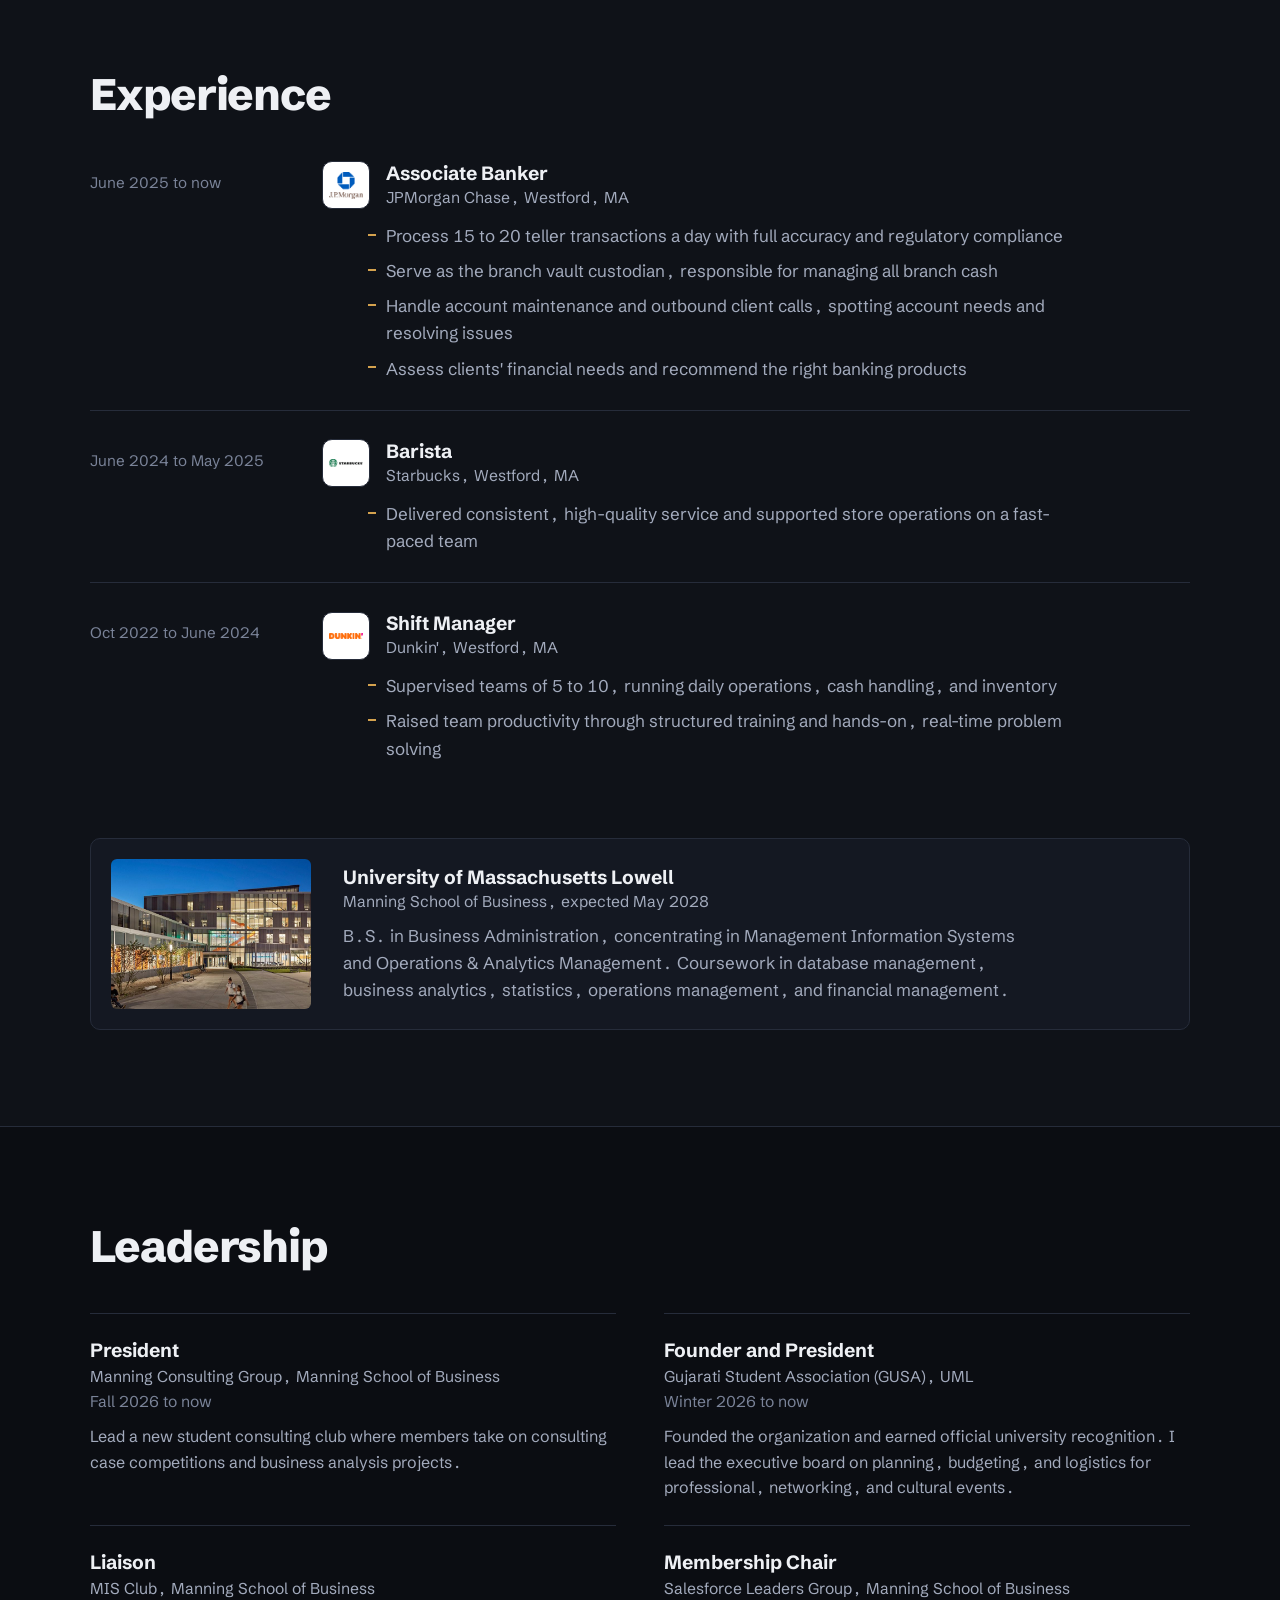
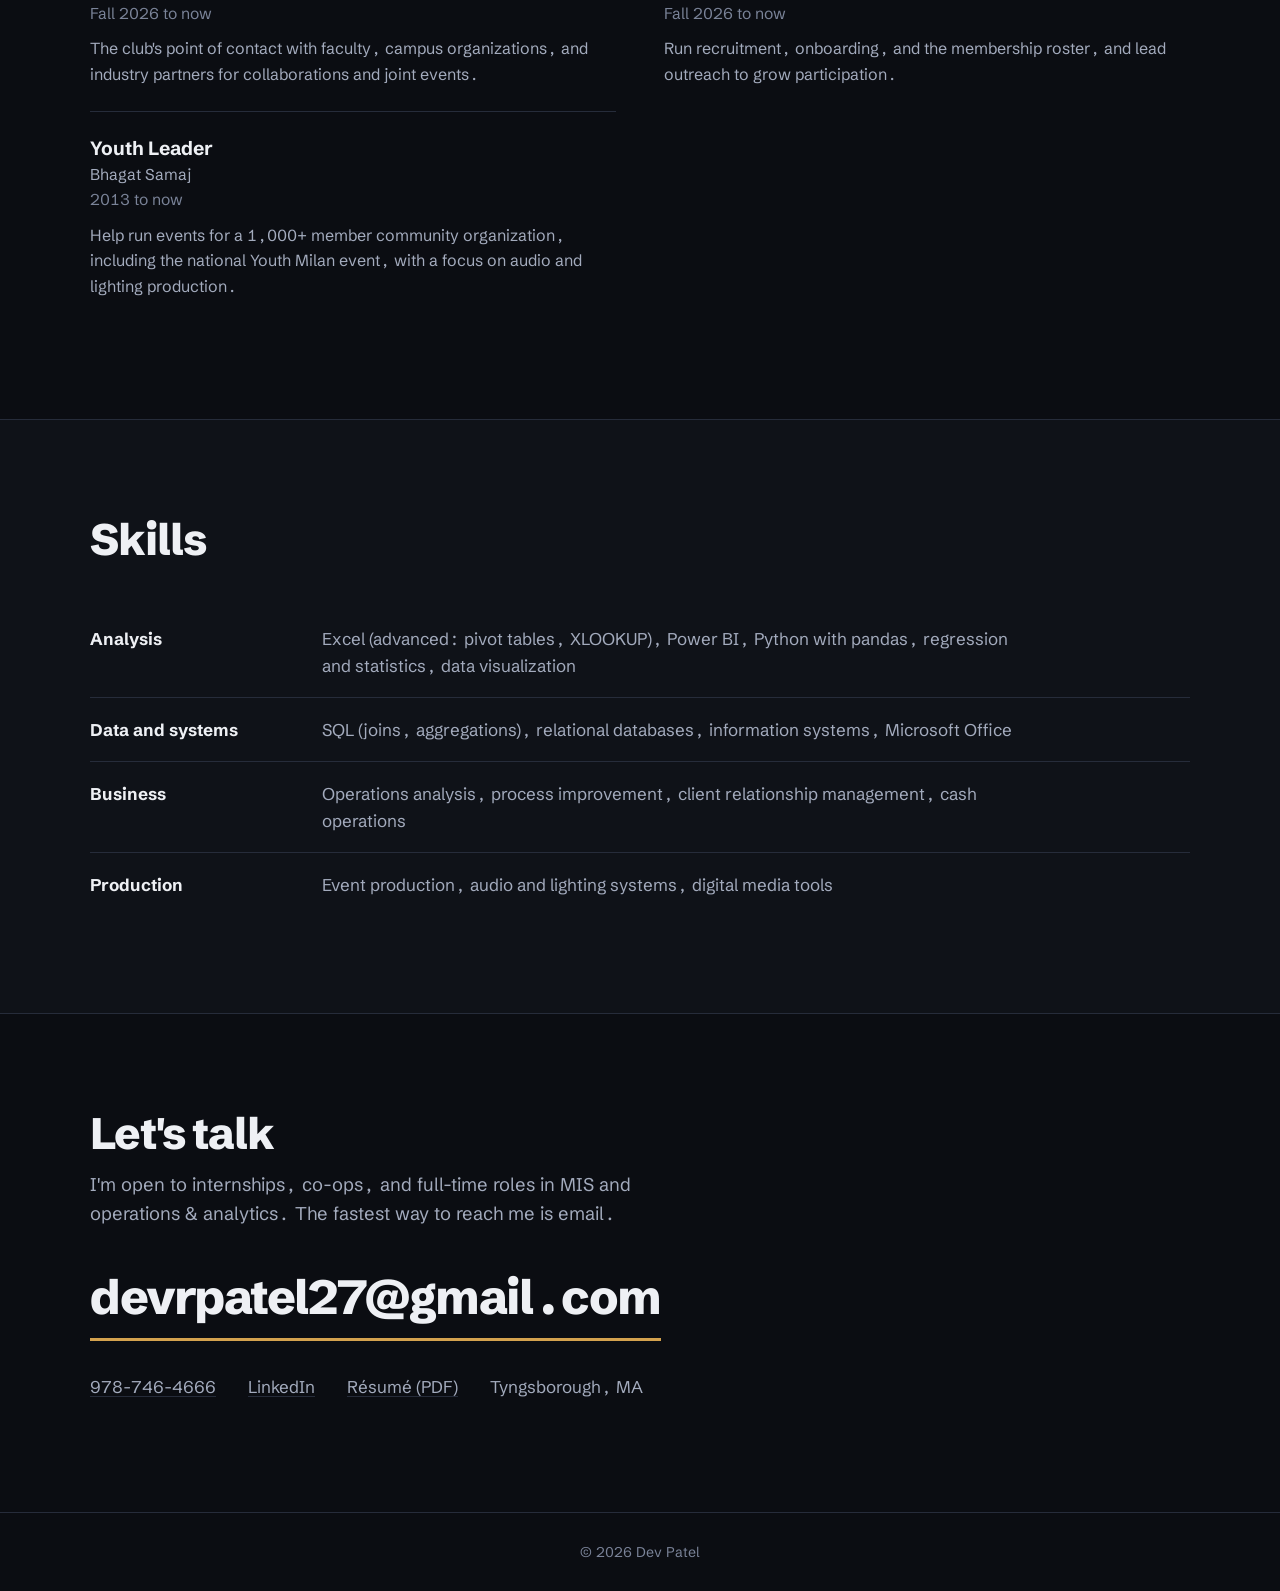
==== commit f2d63951: "Say open to MIS/AOM internships, co-ops and full-time roles Co-Authored-By: Claude Opus 5.5 <noreply" ====
--- a/index.html
+++ b/index.html
@@ -45,7 +45,7 @@
         <a href="mailto:devrpatel27@gmail.com" class="btn btn-primary">Email me</a>
         <a href="Dev_Patel_Resume.pdf" class="btn btn-ghost" download>Download résumé</a>
       </div>
-      <p class="hero-status"><span class="dot" aria-hidden="true"></span>Open to analytics and operations internships</p>
+      <p class="hero-status"><span class="dot" aria-hidden="true"></span>Open to MIS and operations &amp; analytics internships, co-ops, and full-time roles</p>
     </div>
   </section>
 
@@ -225,7 +225,7 @@
   <section class="section contact" id="contact">
     <div class="section-inner">
       <h2>Let's talk</h2>
-      <p class="contact-sub">I'm looking for internships in data analytics, operations, and financial services. The fastest way to reach me is email.</p>
+      <p class="contact-sub">I'm open to internships, co-ops, and full-time roles in MIS and operations &amp; analytics. The fastest way to reach me is email.</p>
       <a href="mailto:devrpatel27@gmail.com" class="contact-email">devrpatel27@gmail.com</a>
       <ul class="contact-list">
         <li><a href="tel:+19787464666">978-746-4666</a></li>
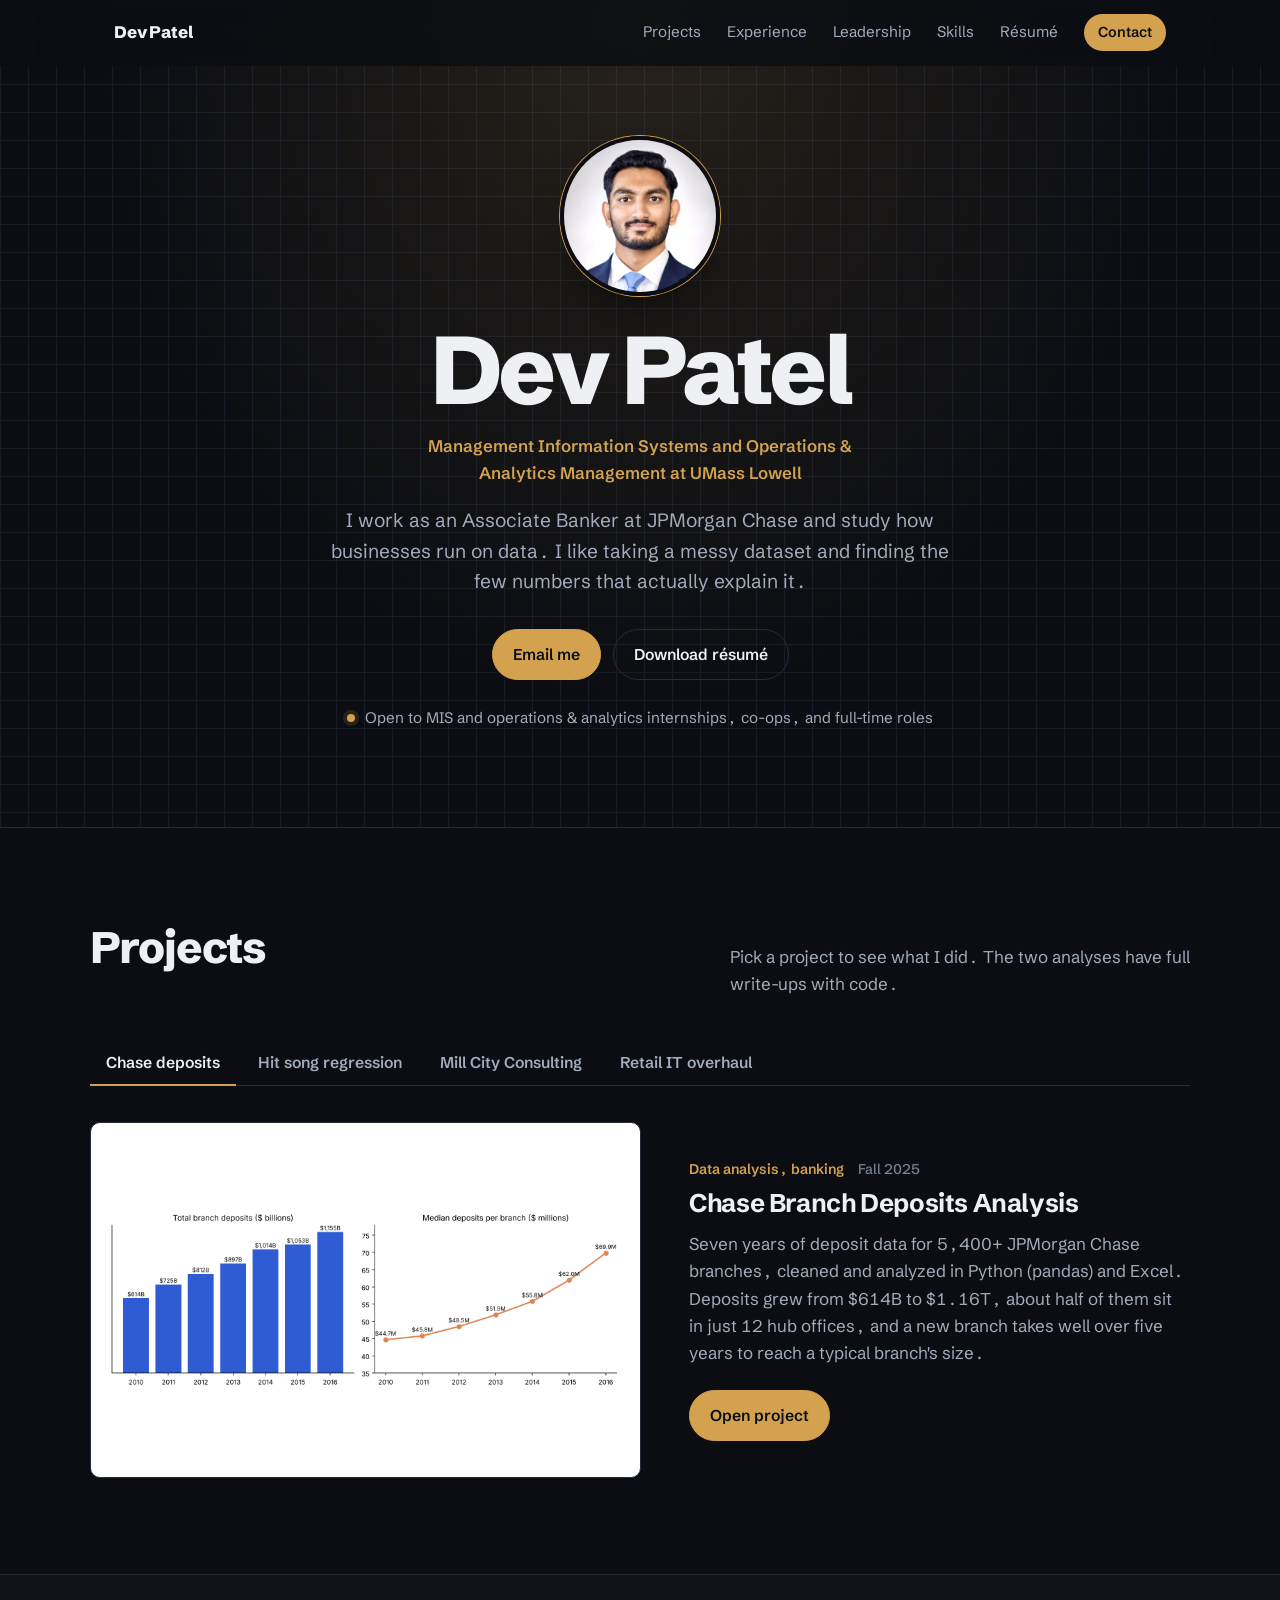
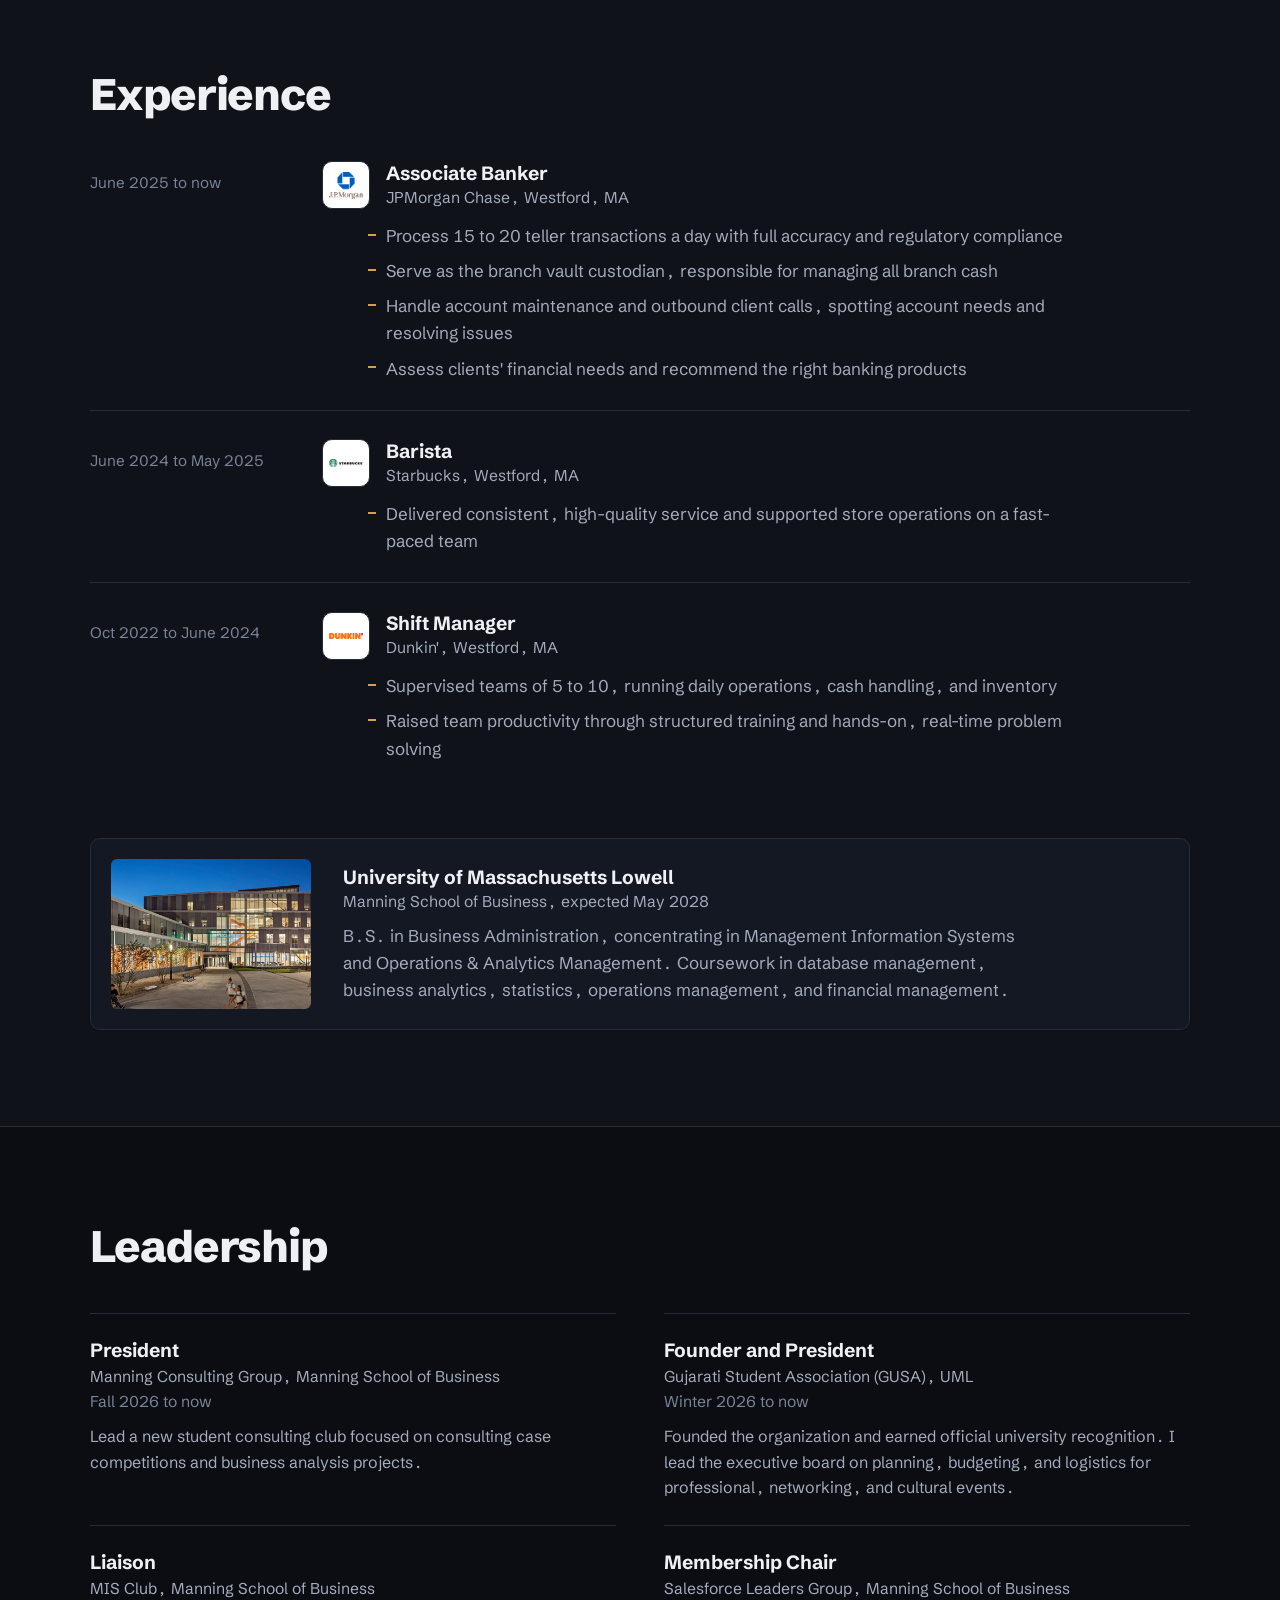
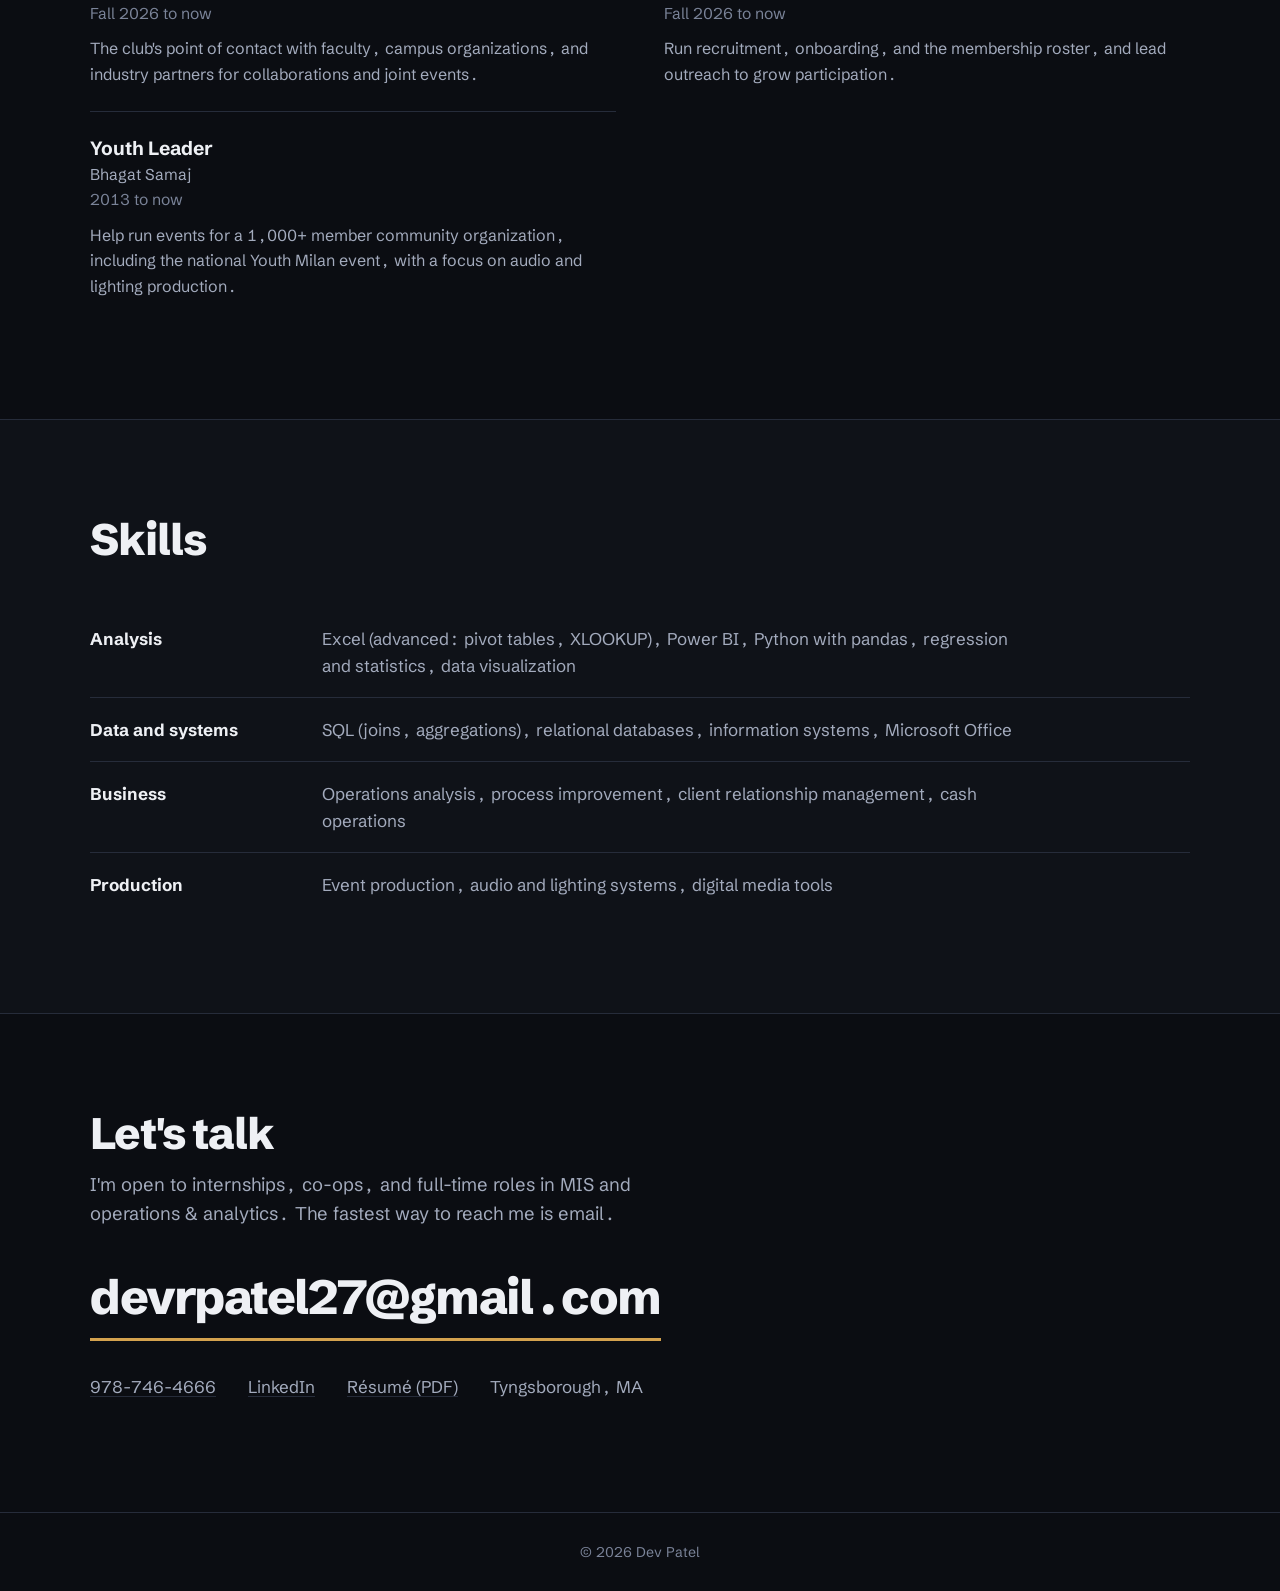
==== commit 2700f7f6: "Remove 'where' from Manning Consulting Group description Co-Authored-By: Claude Opus 5.5 <noreply@an" ====
--- a/index.html
+++ b/index.html
@@ -182,7 +182,7 @@
         <article class="role">
           <h3>President</h3>
           <p class="job-org">Manning Consulting Group, Manning School of Business <span>Fall 2026 to now</span></p>
-          <p>Lead a new student consulting club where members take on consulting case competitions and business analysis projects.</p>
+          <p>Lead a new student consulting club focused on consulting case competitions and business analysis projects.</p>
         </article>
         <article class="role">
           <h3>Founder and President</h3>
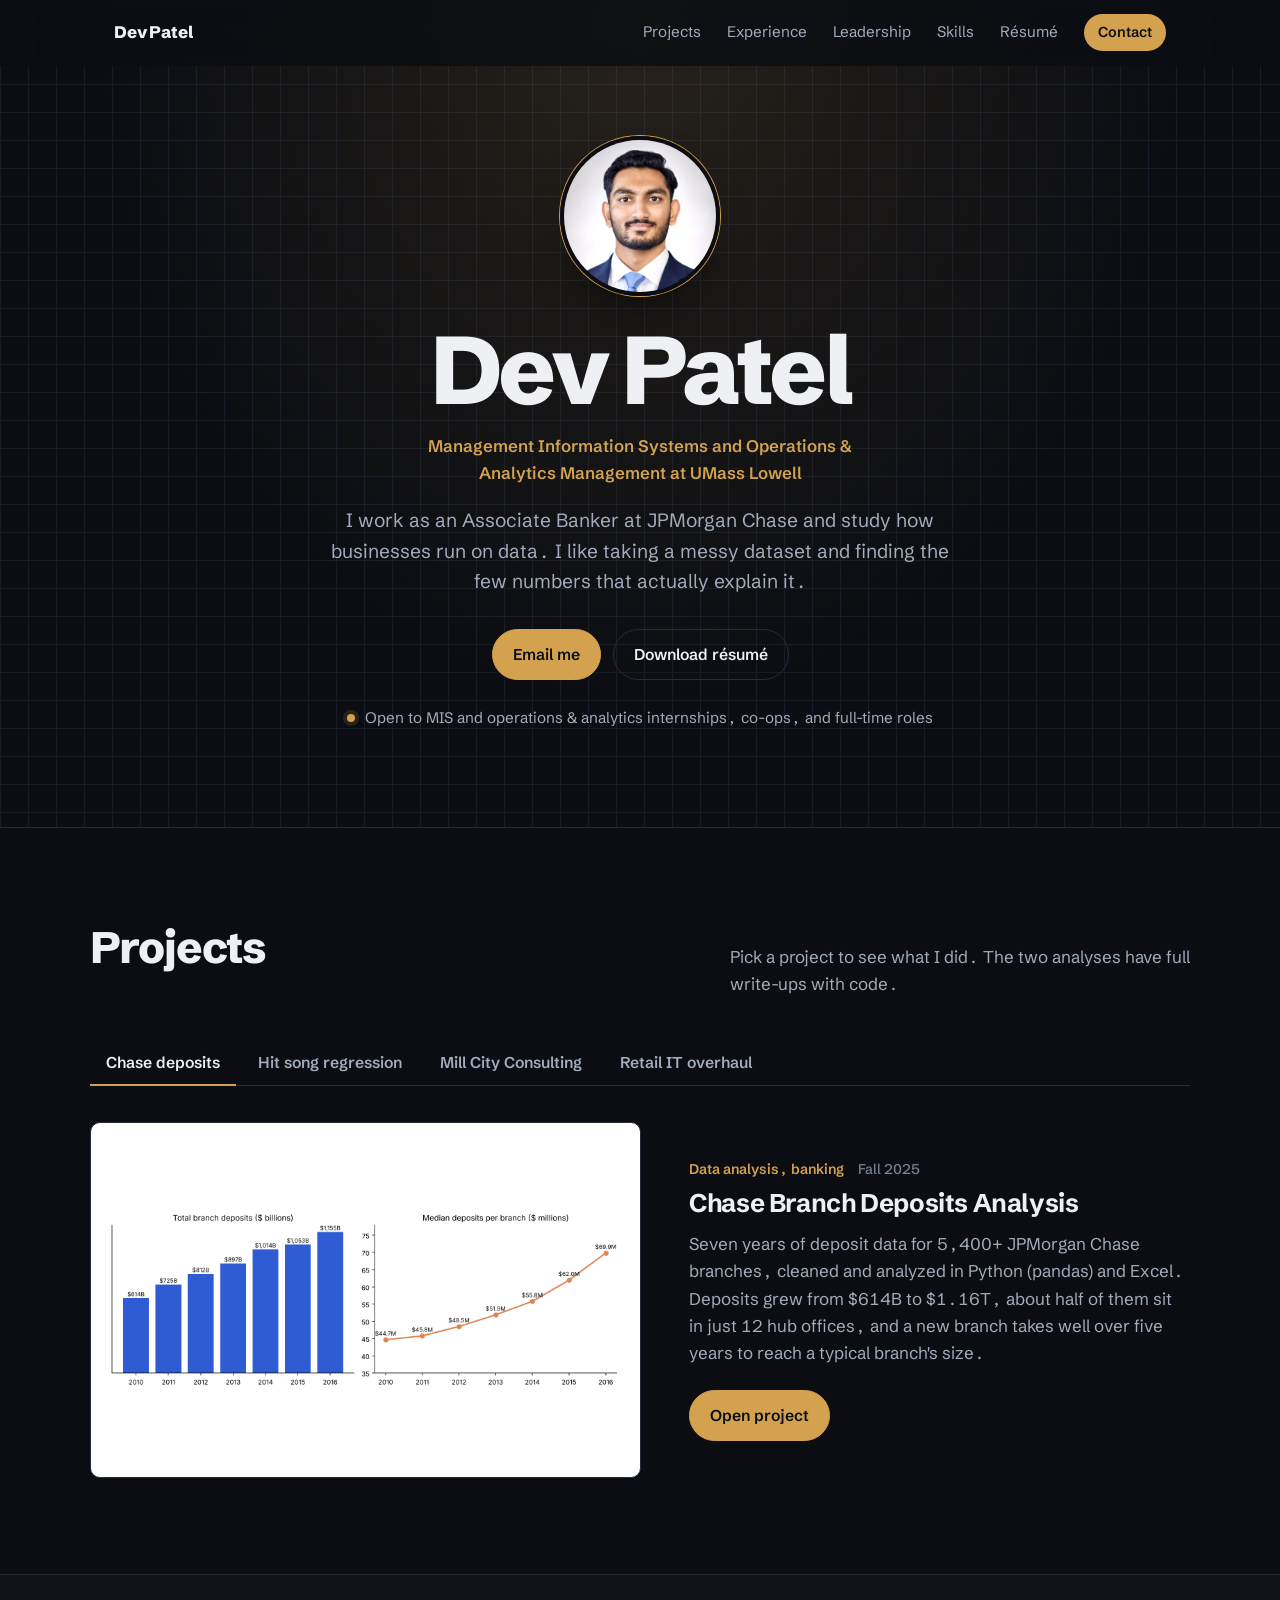
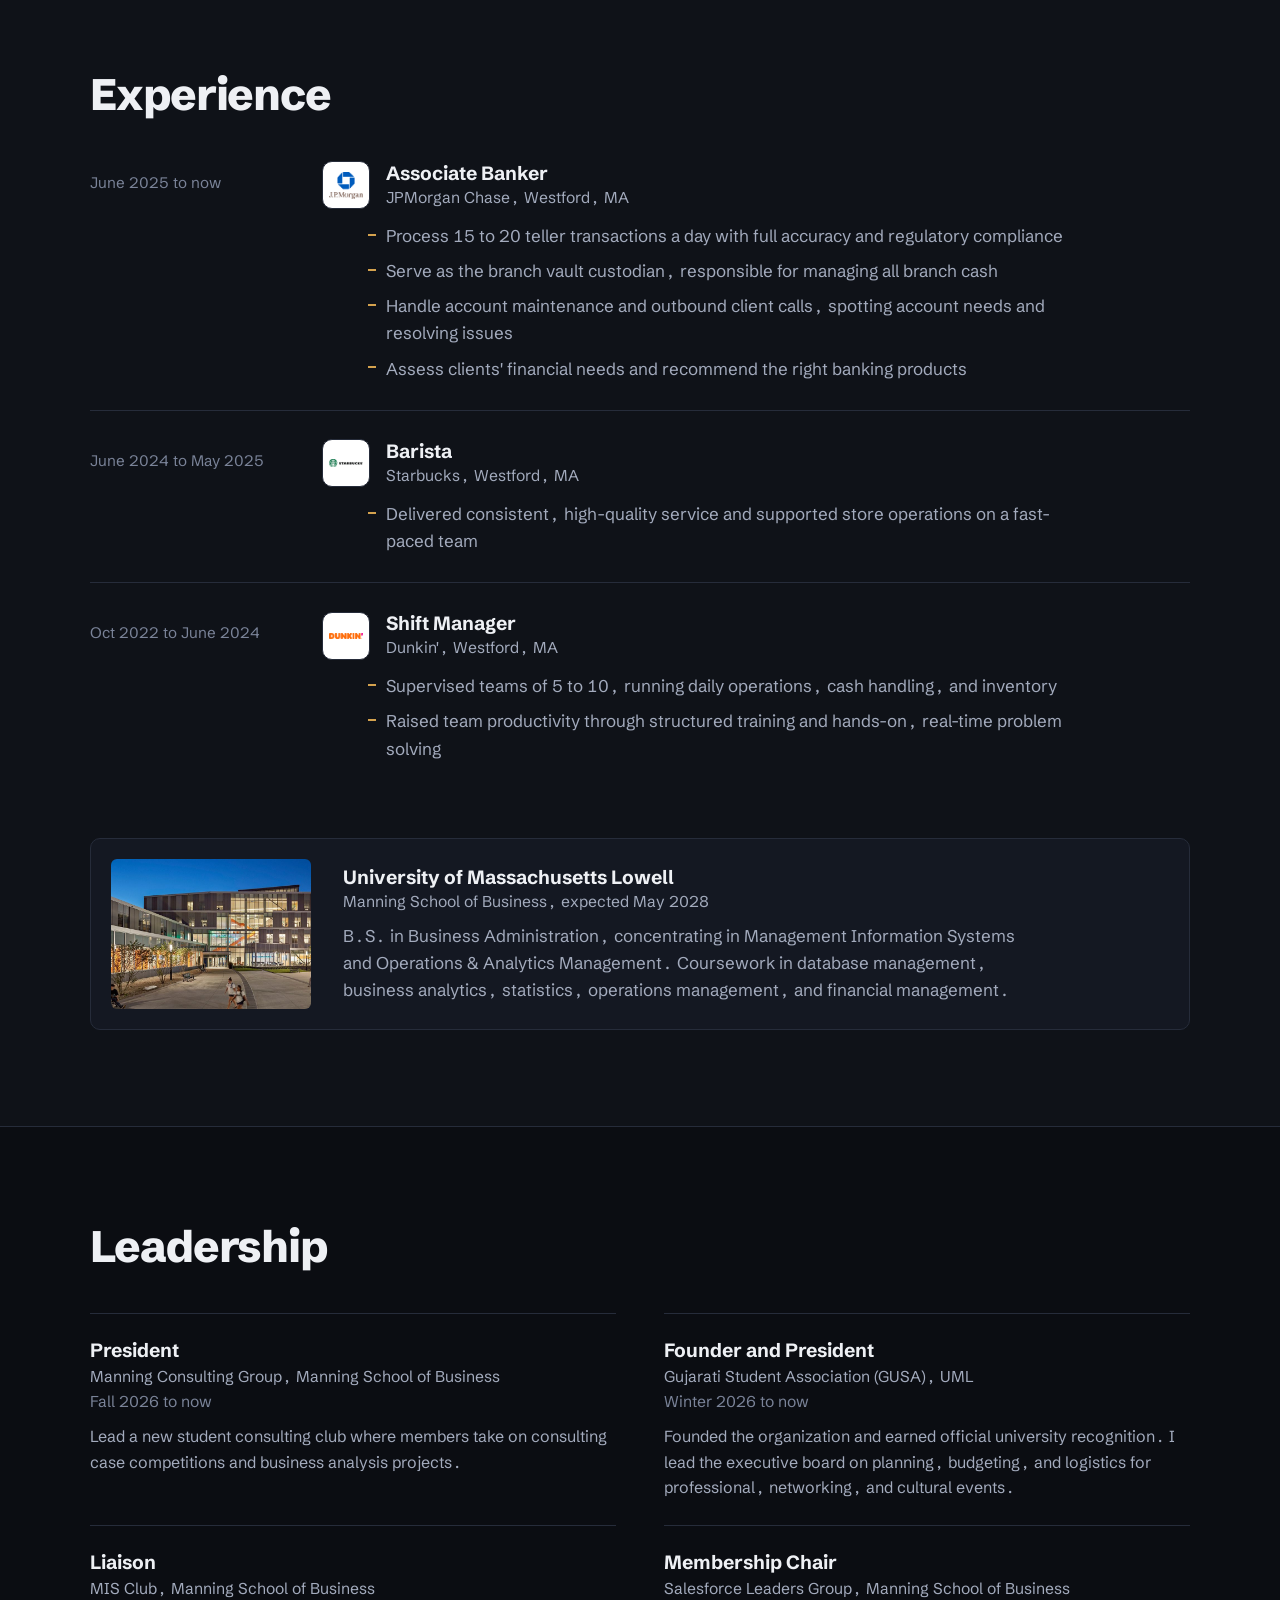
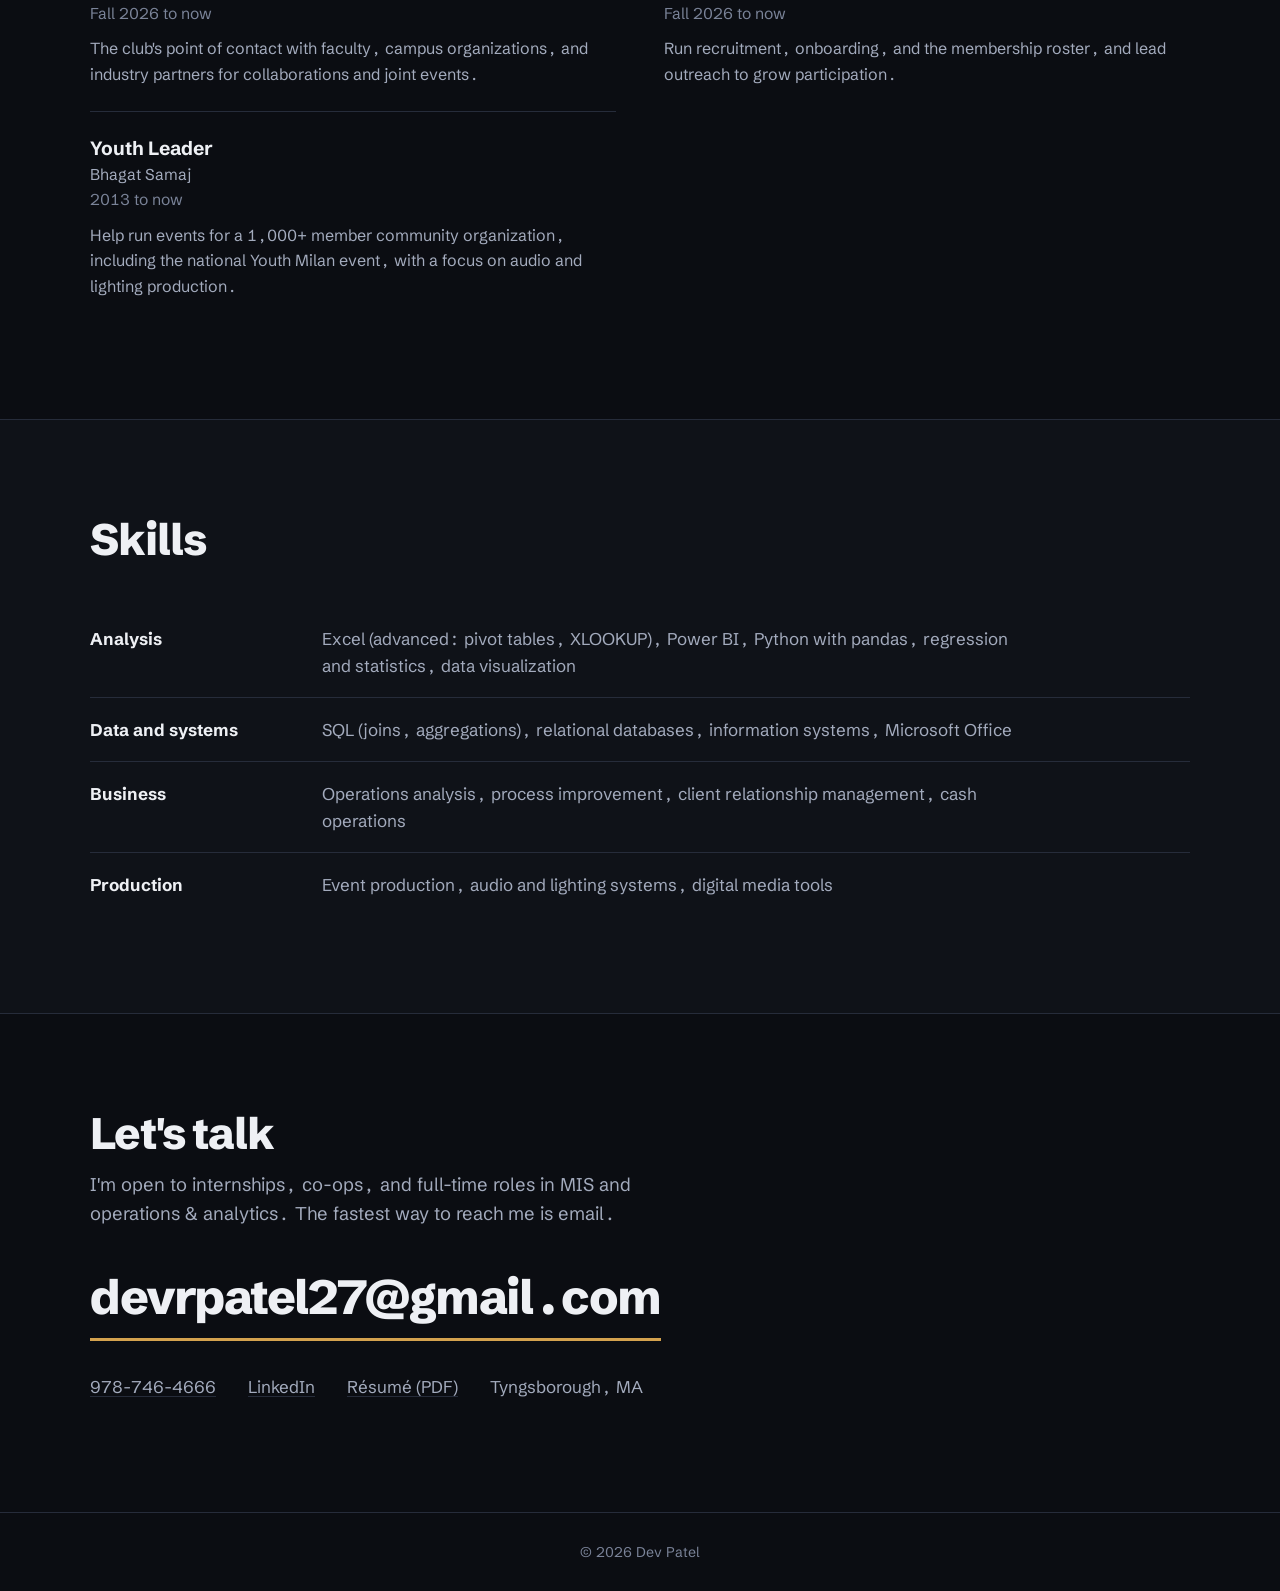
==== commit 8e958c51: "Revert "Remove 'where' from Manning Consulting Group description" Co-Authored-By: Claude Opus 5.5 <n" ====
--- a/index.html
+++ b/index.html
@@ -182,7 +182,7 @@
         <article class="role">
           <h3>President</h3>
           <p class="job-org">Manning Consulting Group, Manning School of Business <span>Fall 2026 to now</span></p>
-          <p>Lead a new student consulting club focused on consulting case competitions and business analysis projects.</p>
+          <p>Lead a new student consulting club where members take on consulting case competitions and business analysis projects.</p>
         </article>
         <article class="role">
           <h3>Founder and President</h3>
